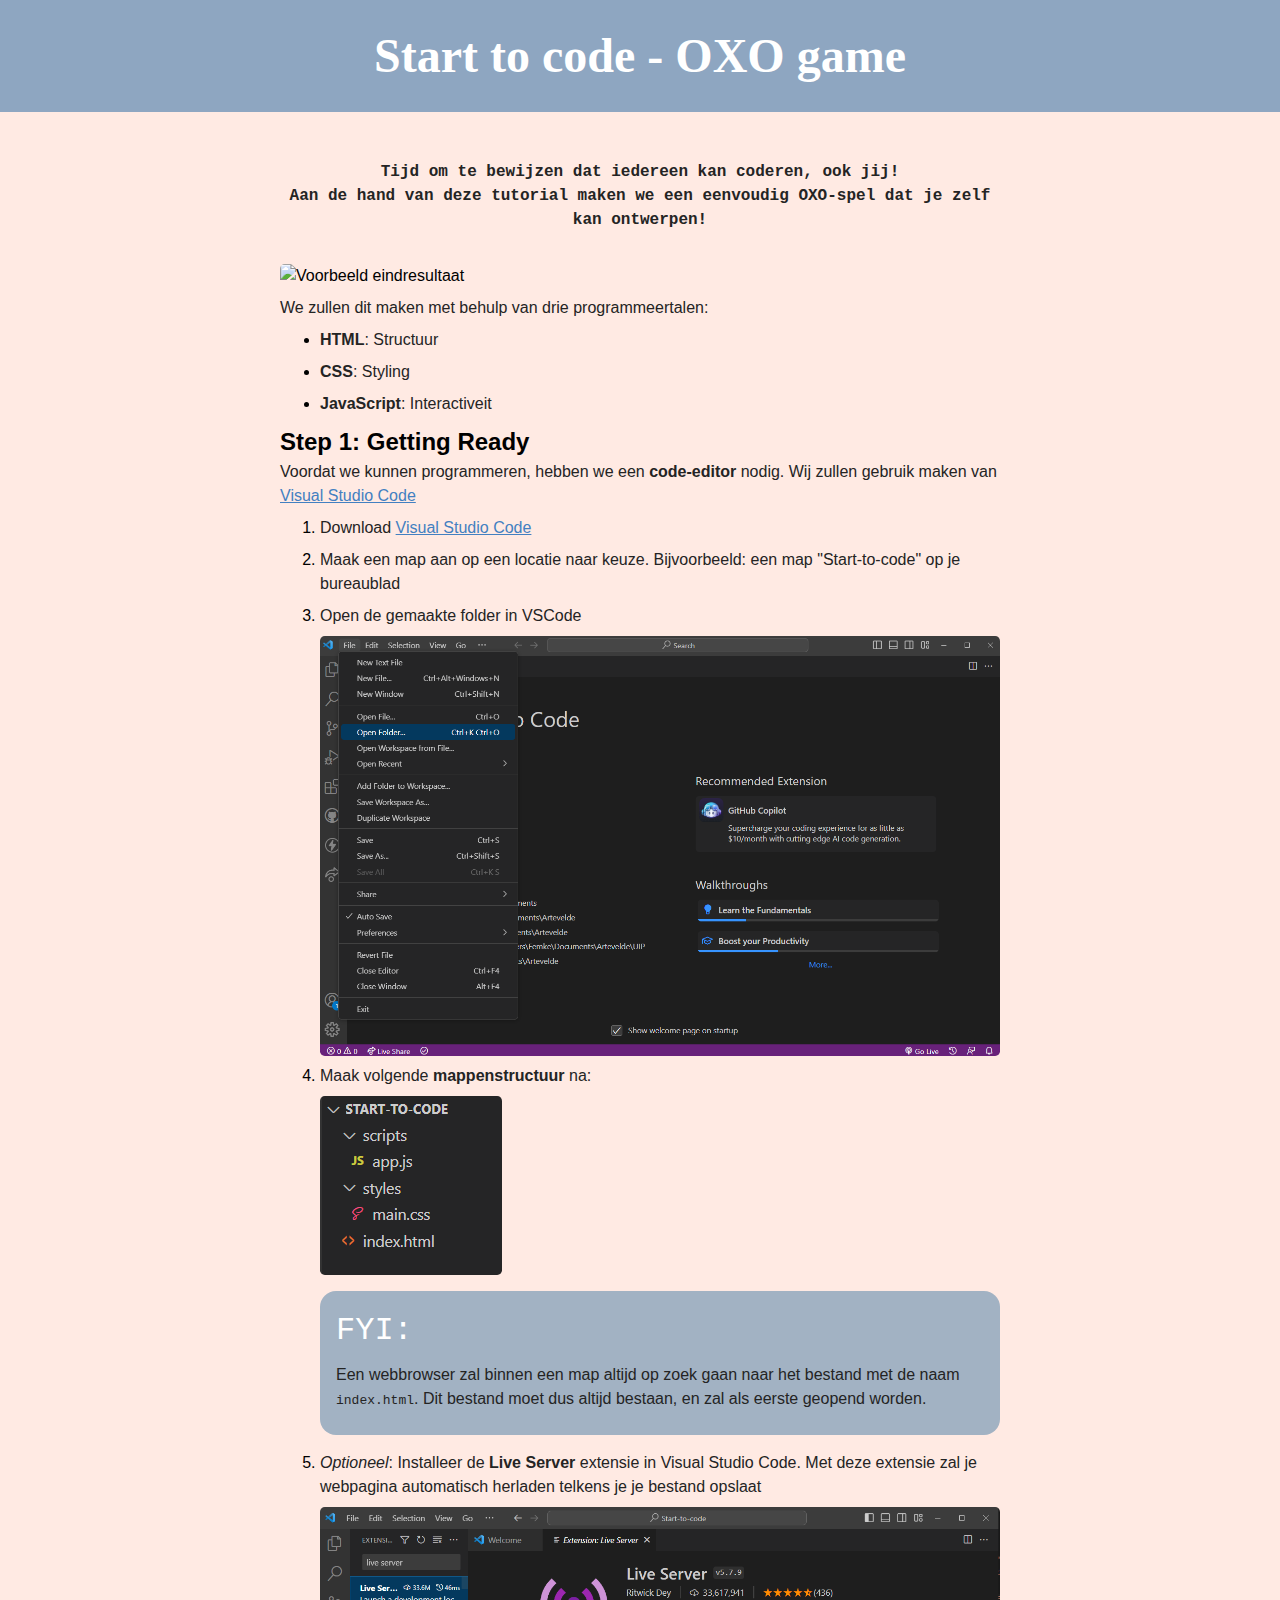
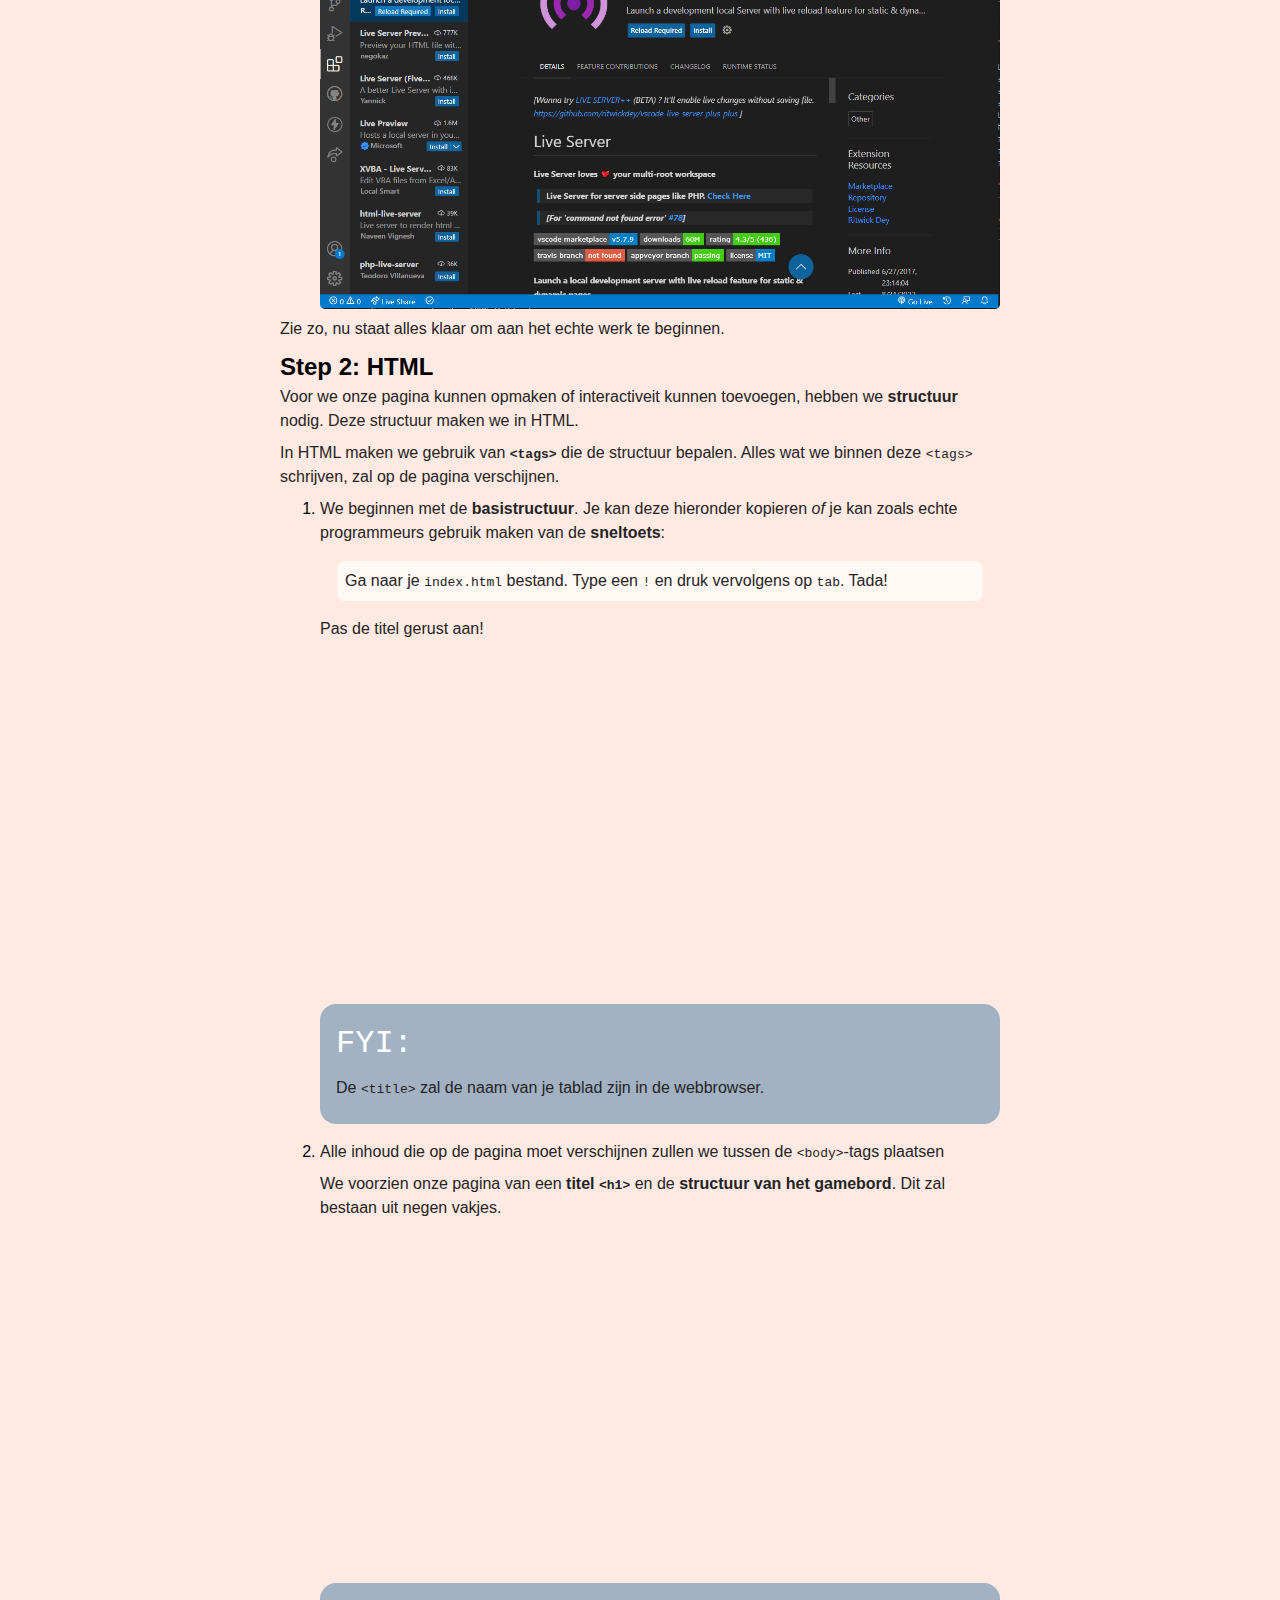
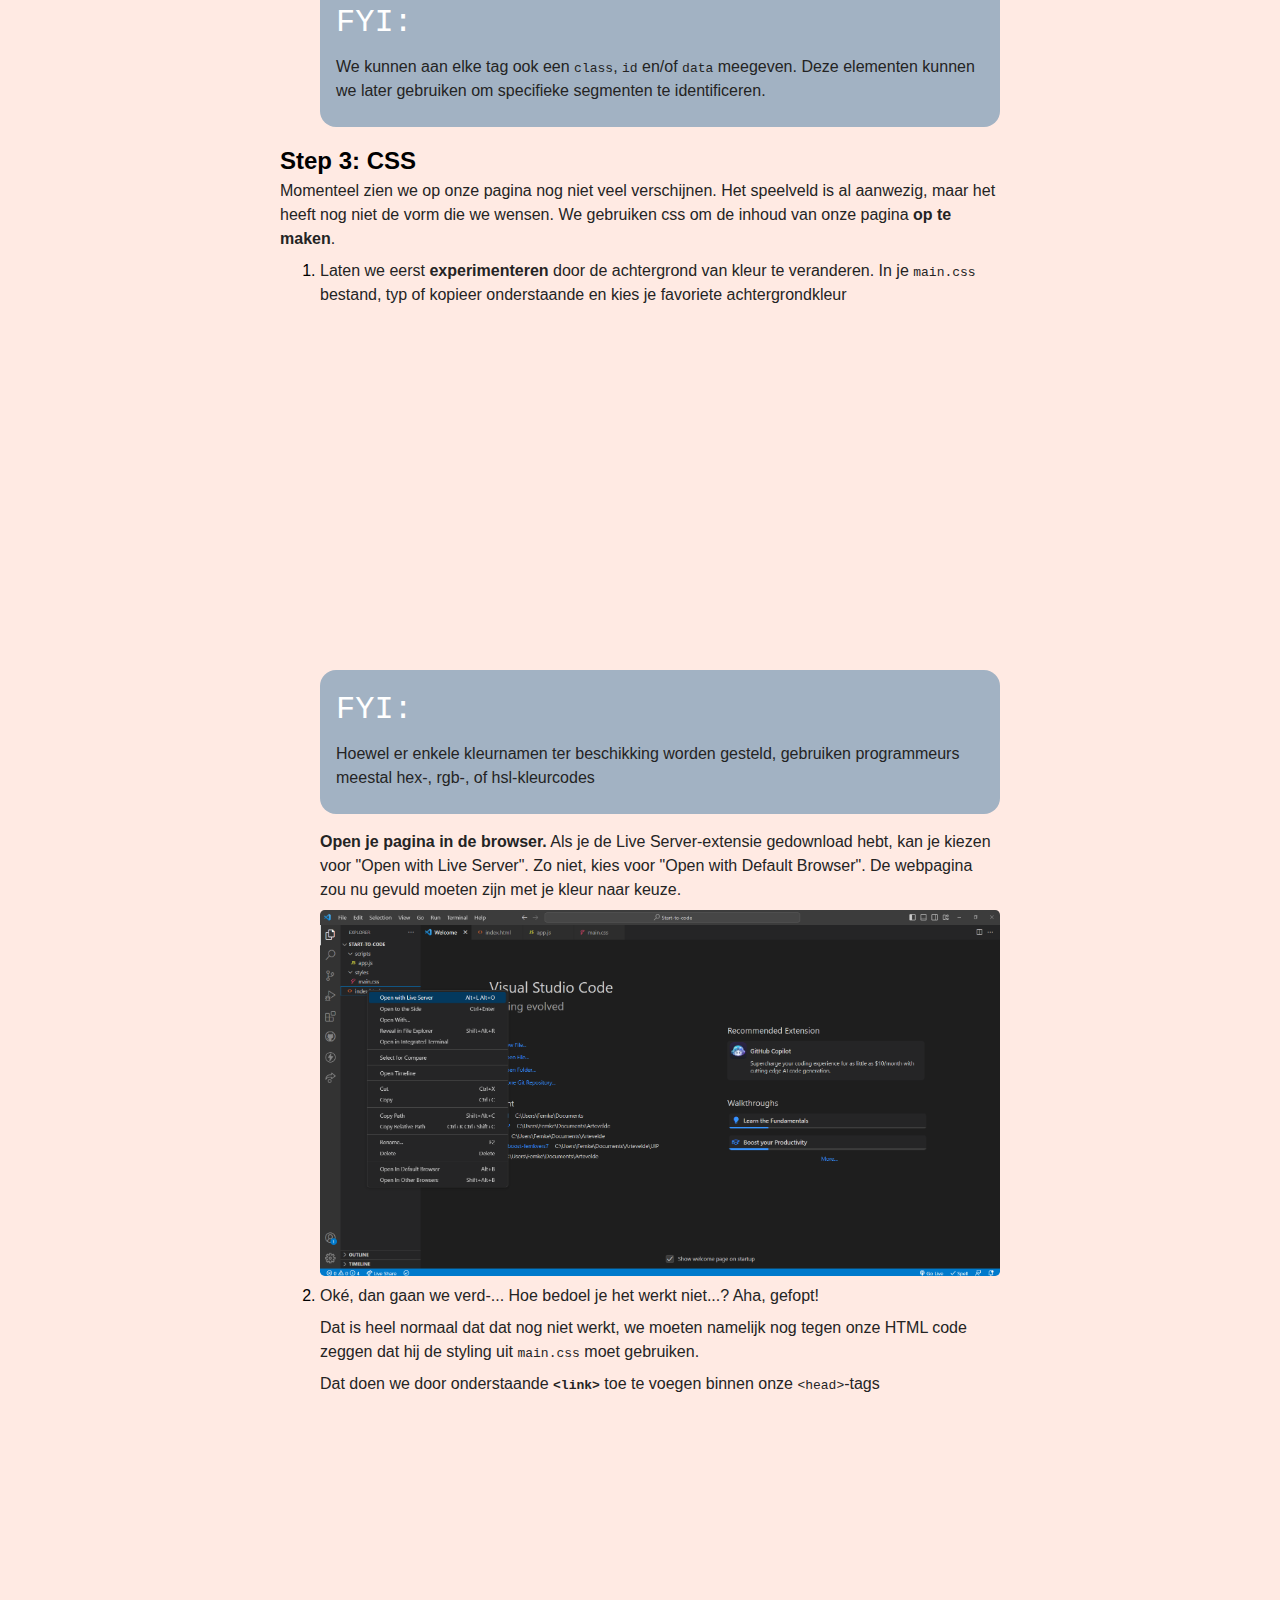
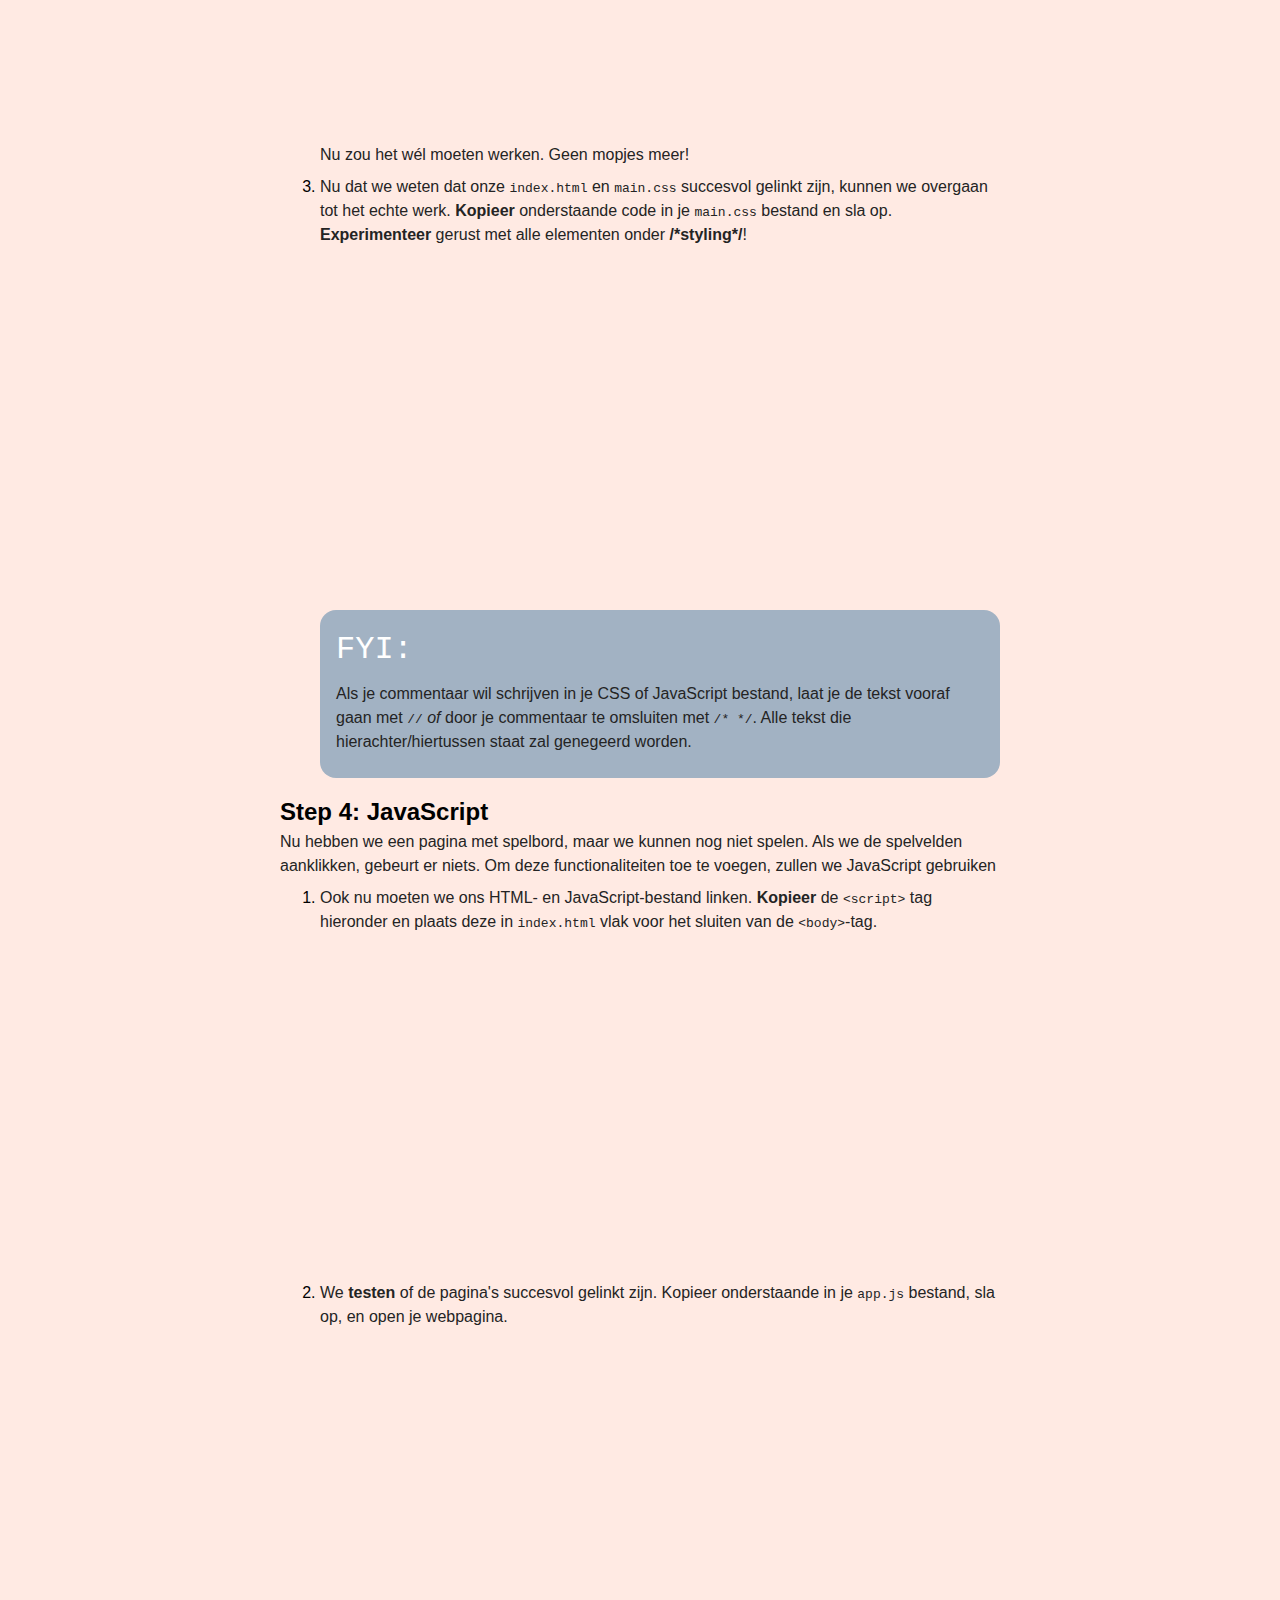
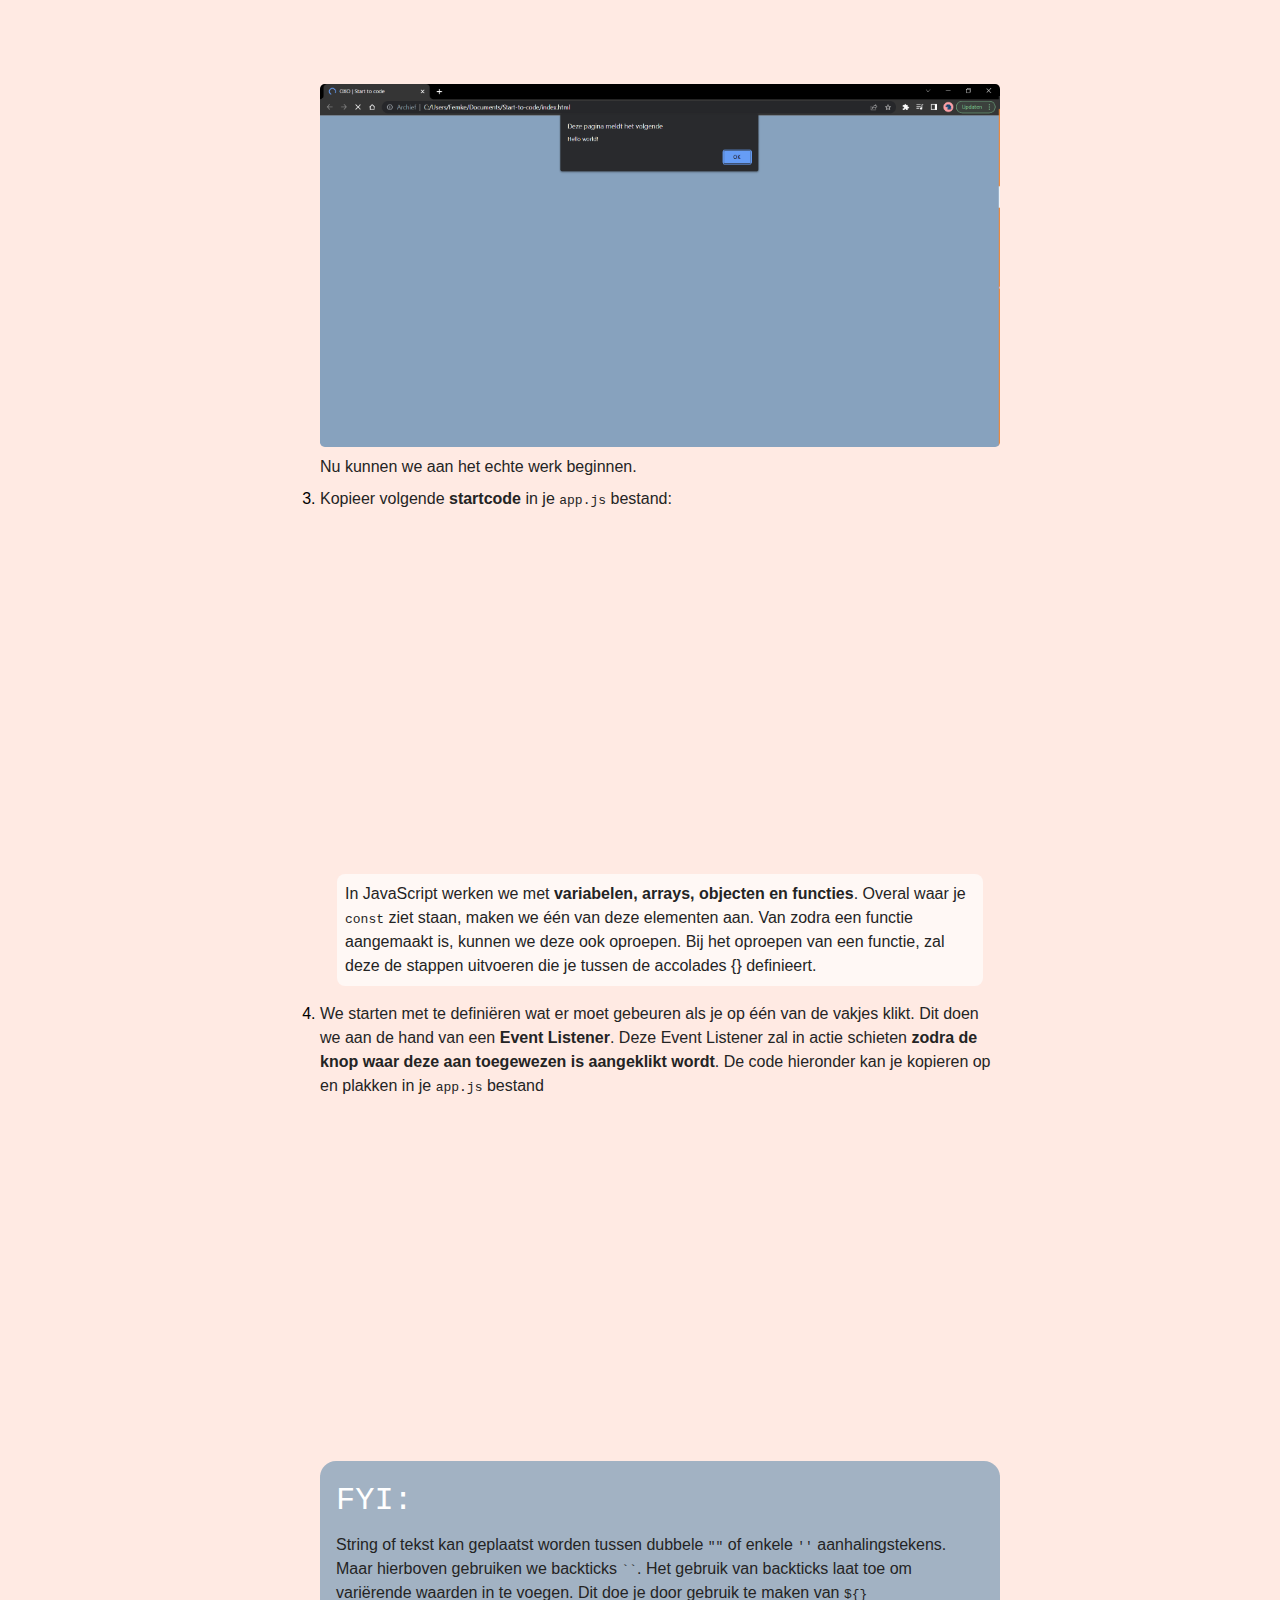
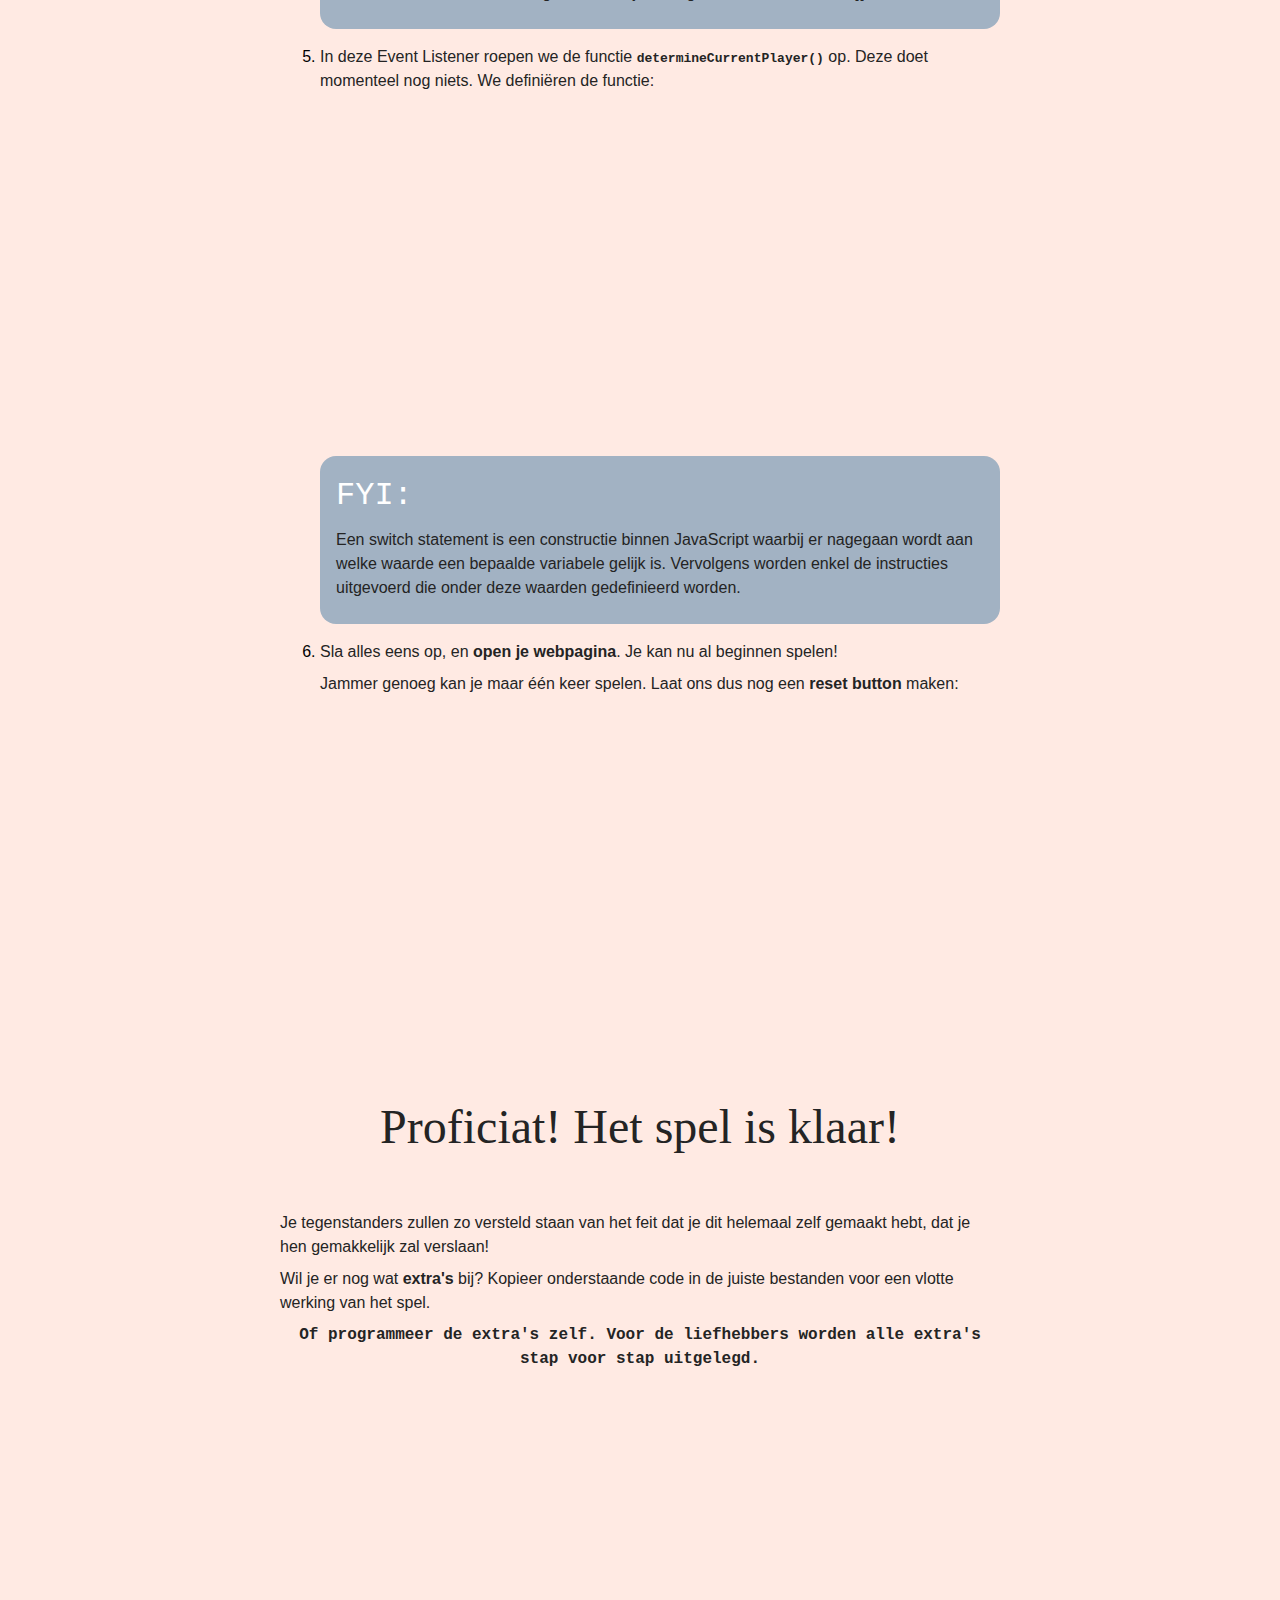
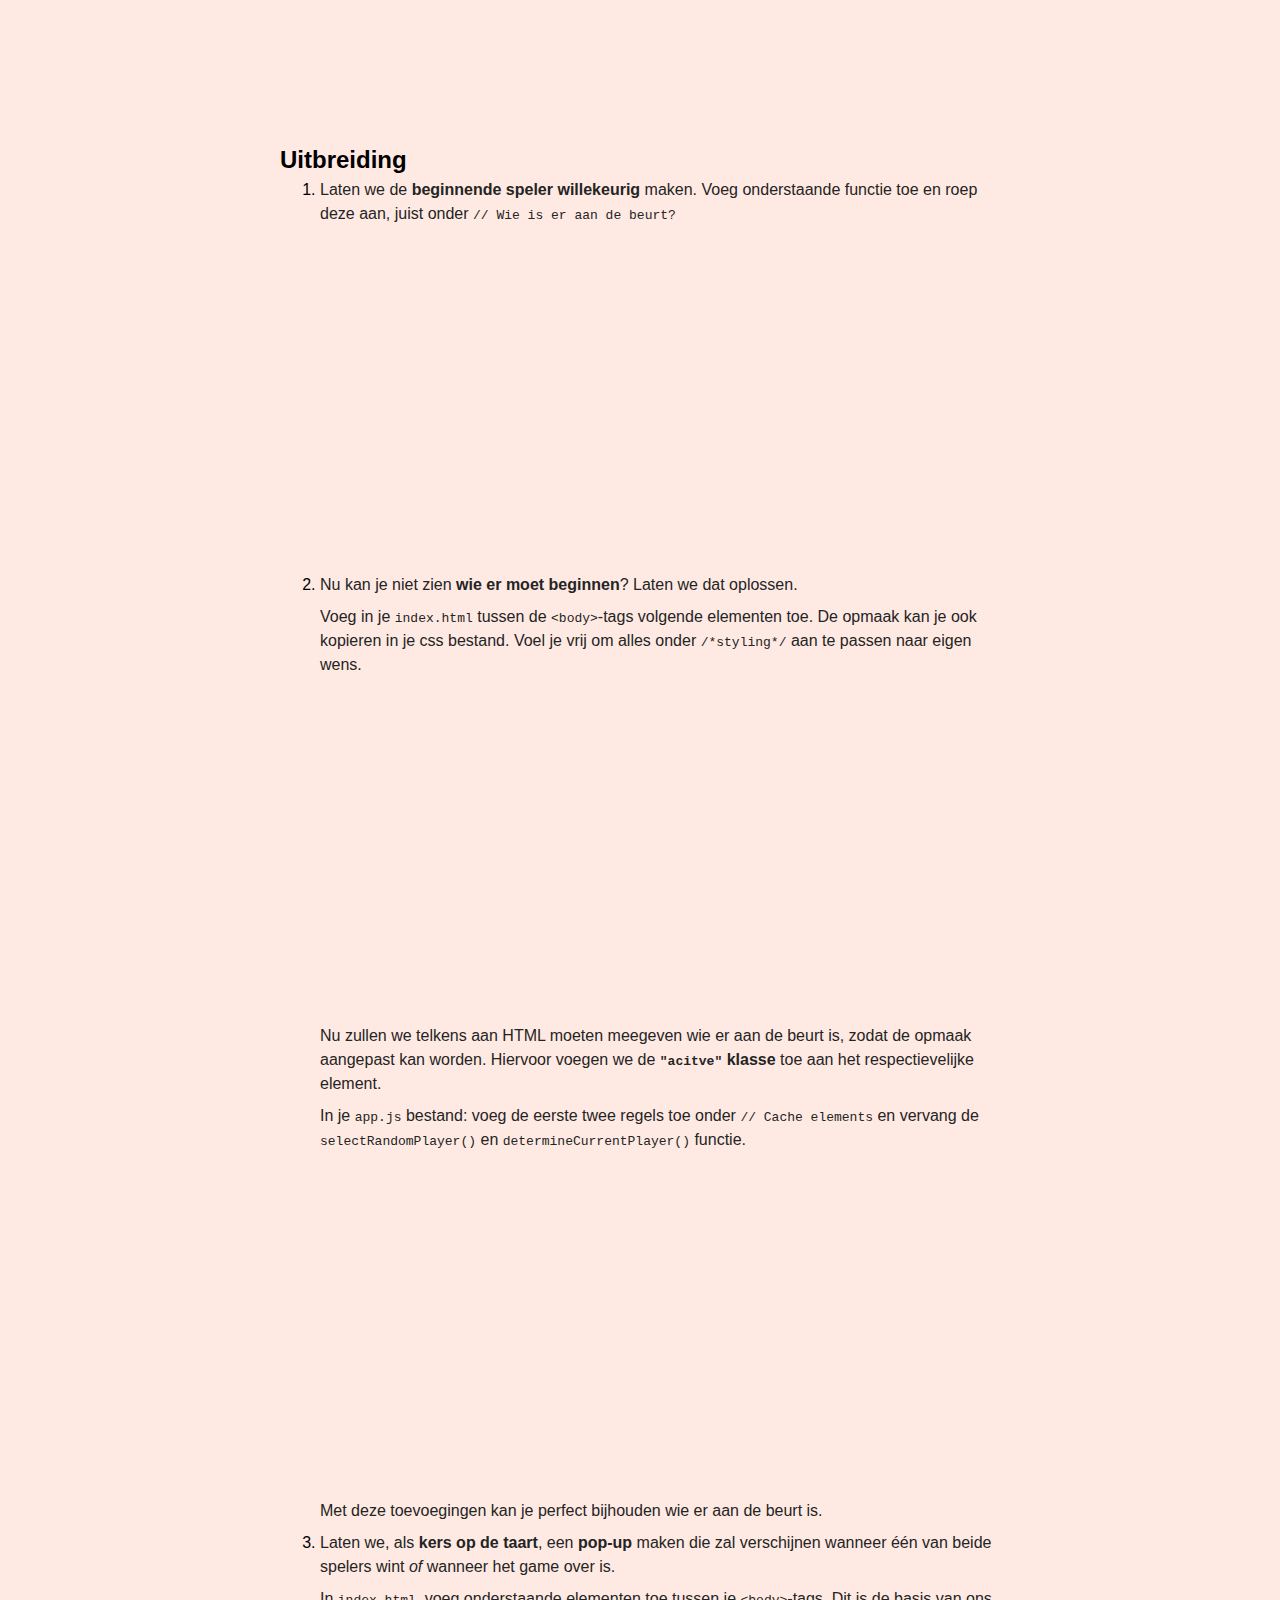
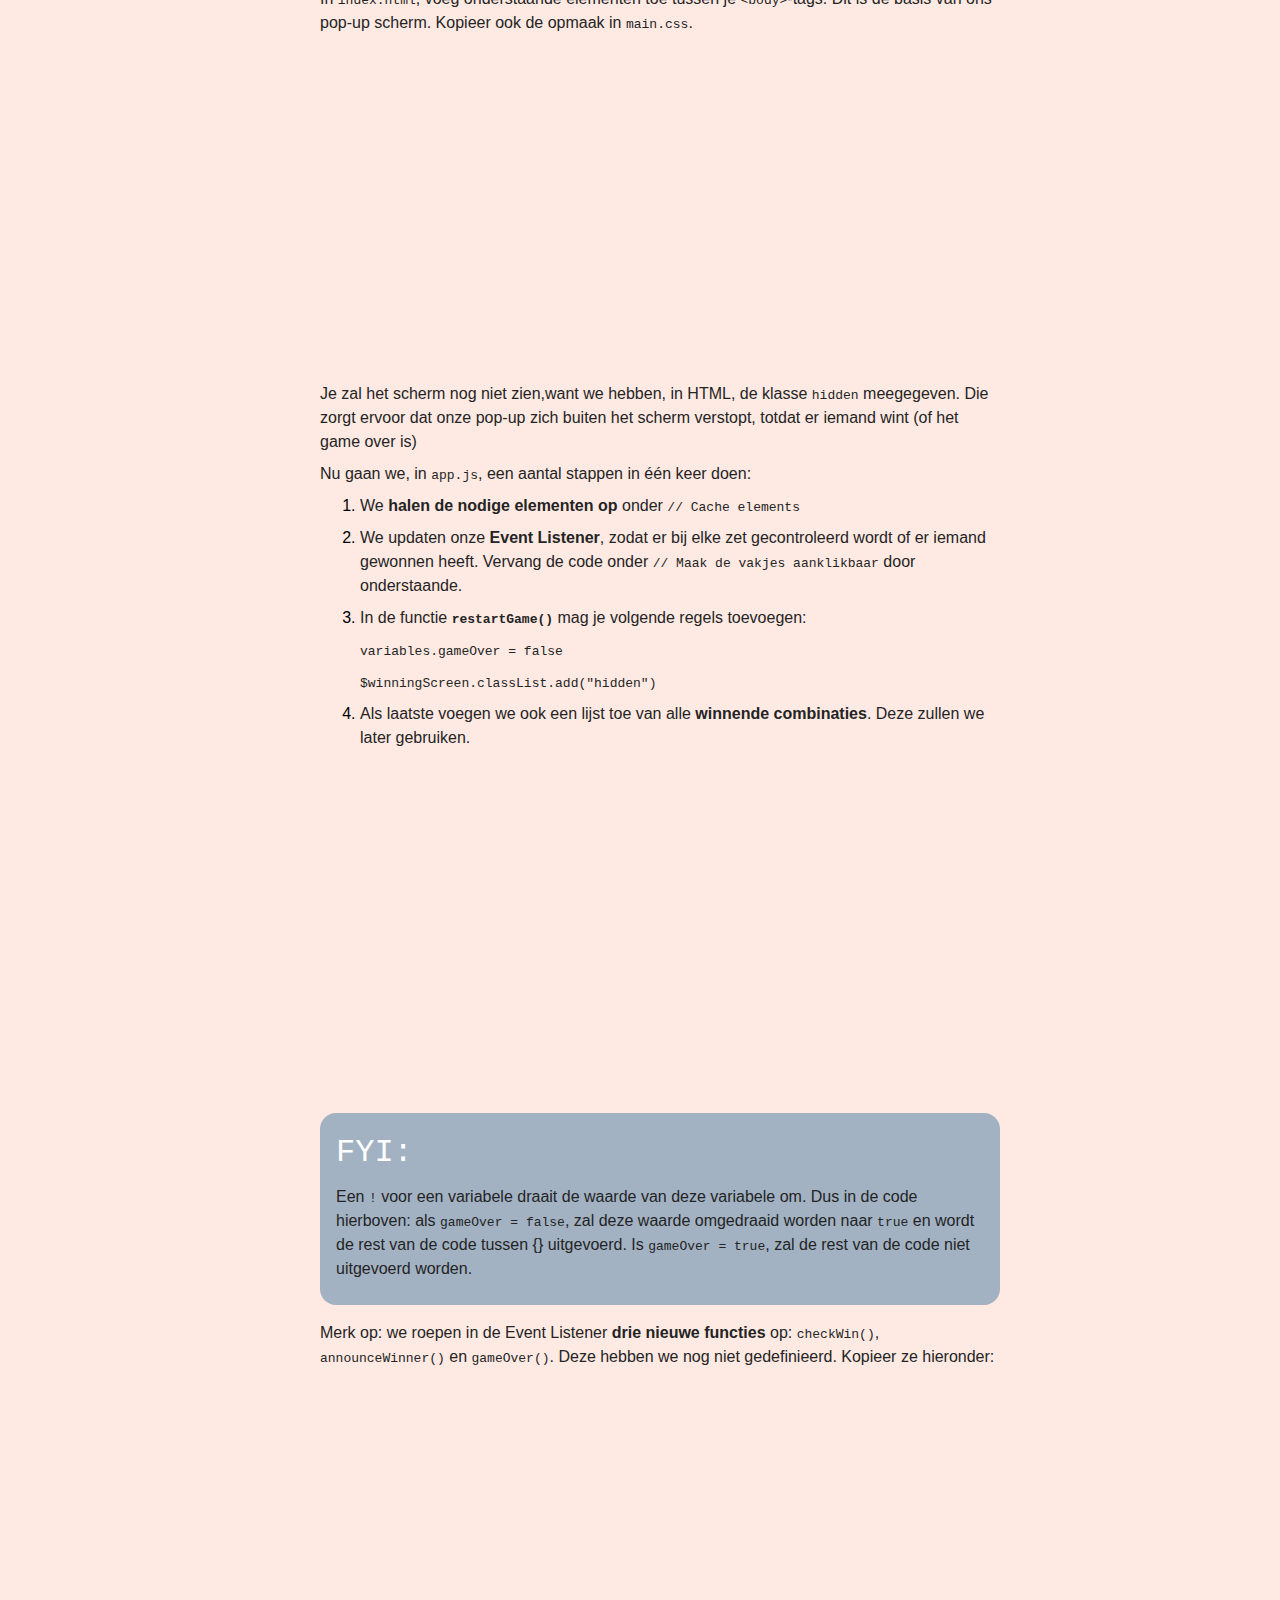
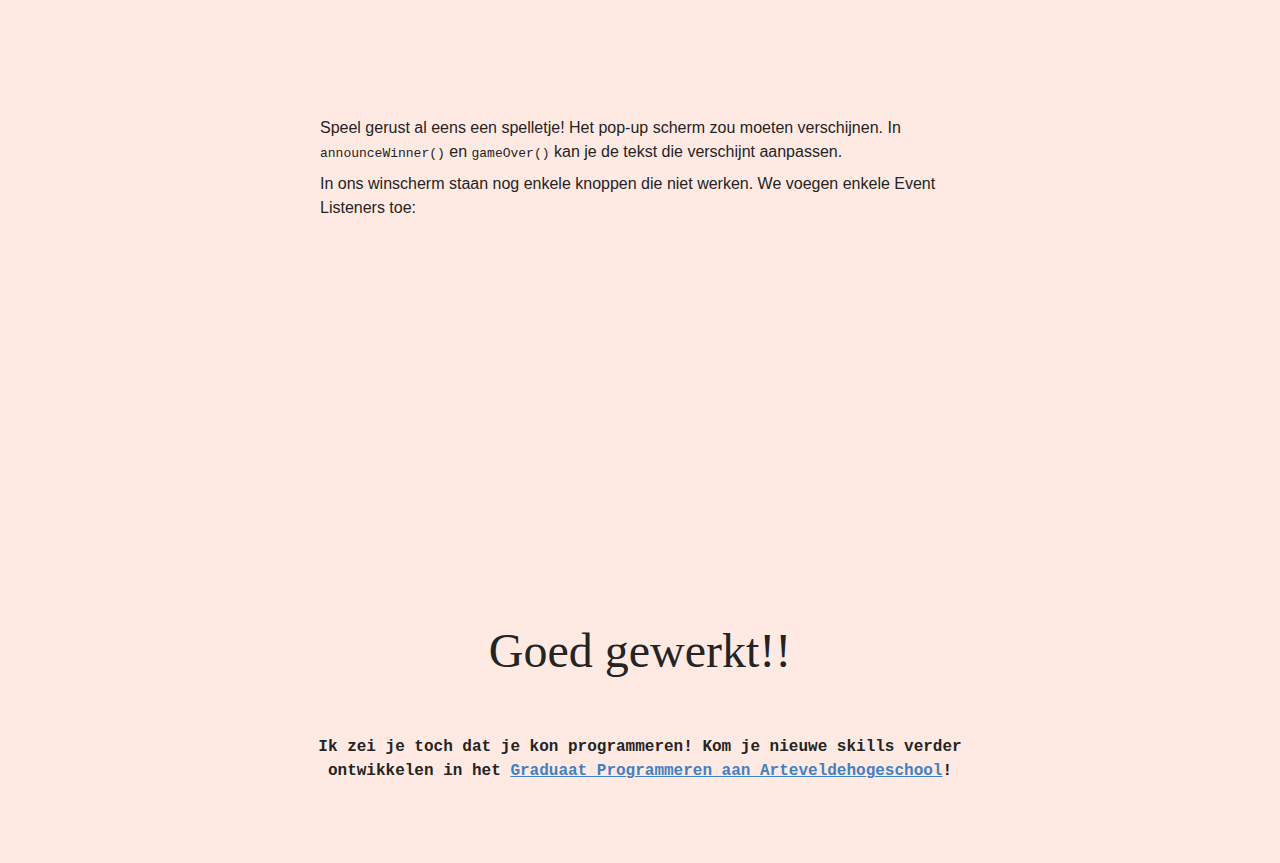
==== tutorial/index.html @ cf07126b "tutorial" ====
<!DOCTYPE html>
<html lang="nl">
<head>
  <meta charset="UTF-8">
  <meta http-equiv="X-UA-Compatible" content="IE=edge">
  <meta name="viewport" content="width=device-width, initial-scale=1.0">
  <title>OXO | Start to code</title>

  <link rel="stylesheet" href="styles/reset.css">
  <link rel="stylesheet" href="styles/main.css">
</head>
<body>
  <header> <h1>Start to code - OXO game</h1></header>
  <main>
    <p class="accent">
      Tijd om te bewijzen dat iedereen kan coderen, ook jij! <br>
      Aan de hand van deze tutorial maken we een eenvoudig OXO-spel dat je zelf kan ontwerpen!
    </p>
    <img src="assets/img/Screenshot1.png" alt="Voorbeeld eindresultaat">
    <p>We zullen dit maken met behulp van drie programmeertalen:
      <ul>
        <li>
          <p><strong>HTML</strong>: Structuur</p>
        </li>
        <li>
          <p><strong>CSS</strong>: Styling</p>
        </li>
        <li>
          <p><strong>JavaScript</strong>: Interactiveit</p>
        </li>
      </ul>
    </p>

    <ol class="main-list">
      <li>
        <h2>Getting Ready</h2>
        <p>Voordat we kunnen programmeren, hebben we een <strong>code-editor</strong> nodig. Wij zullen gebruik maken van <a href="https://code.visualstudio.com/Download">Visual Studio Code</a></p>
        <ol>
          <li>
            <p>Download <a href="https://code.visualstudio.com/Download">Visual Studio Code</a></p>
          </li>
          <li>
            <p>Maak een map aan op een locatie naar keuze. Bijvoorbeeld: een map "Start-to-code" op je bureaublad</p>
          </li>
          <li>
            <p>Open de gemaakte folder in VSCode</p>
            <img src="assets/img/Screenshot2.png" alt="Open folder in VSCode">
          </li>
          <li>
            <p>Maak volgende <strong>mappenstructuur</strong> na:</p>
            <img src="assets/img/Screenshot3.PNG" alt="Mappenstructuur">
            <div class="fyi">
              <p class="fyi-title">FYI:</p>
              <p class="fyi-text"> 
                Een webbrowser zal binnen een map altijd op zoek gaan naar het bestand met de naam <code>index.html</code>. Dit bestand moet dus altijd bestaan, en zal als eerste geopend worden.
              </p>
            </div>
          </li>
          <li>
            <p><span class="italic">Optioneel</span>: Installeer de <strong>Live Server</strong> extensie in Visual Studio Code. Met deze extensie zal je webpagina automatisch herladen telkens je je bestand opslaat</p>
            <img src="assets/img/Screenshot4.PNG" alt="Live Server">
          </li>
        </ol>
        <p>Zie zo, nu staat alles klaar om aan het echte werk te beginnen.</p>
      </li>
      <li>
        <h2>HTML</h2>
        <p>Voor we onze pagina kunnen opmaken of interactiveit kunnen toevoegen, hebben we <strong>structuur</strong> nodig. Deze structuur maken we in HTML.</p>
        <p>In HTML maken we gebruik van <strong><code>&lttags></code></strong> die de structuur bepalen. Alles wat we binnen deze <code>&lttags></code> schrijven, zal op de pagina verschijnen.</p>
        <ol>
          <li>
            <p>We beginnen met de <strong>basistructuur</strong>. Je kan deze hieronder kopieren <span class="italic">of</span> je kan zoals echte programmeurs gebruik maken van de <strong>sneltoets</strong>:</p>
            <p class="accent2">Ga naar je <code>index.html</code> bestand. Type een <kbd>!</kbd> en druk vervolgens op <kbd>tab</kbd>. Tada!</p>
            <p>Pas de titel gerust aan!</p>
            <iframe width="100%" height="300" src="//jsfiddle.net/Femke568/qm6Lo7p9/2/embedded/html/" allowfullscreen="allowfullscreen" allowpaymentrequest frameborder="0"></iframe>
            <div class="fyi">
              <p class="fyi-title">FYI:</p>
              <p class="fyi-text"> 
                De <code>&lttitle></code> zal de naam van je tablad zijn in de webbrowser.
              </p>
            </div>
          </li>
          <li>
            <p>Alle inhoud die op de pagina moet verschijnen zullen we tussen de <code>&ltbody></code>-tags plaatsen</p>
            <p>We voorzien onze pagina van een <strong>titel <code>&lth1></code></strong> en de <strong>structuur van het gamebord</strong>. Dit zal bestaan uit negen vakjes.</p>
            <iframe width="100%" height="300" src="//jsfiddle.net/Femke568/qm6Lo7p9/36/embedded/html/" allowfullscreen="allowfullscreen" allowpaymentrequest frameborder="0"></iframe>            
            <div class="fyi"> 
              <p class="fyi-title">FYI:</p> 
              <p class="fyi-text">
                We kunnen aan elke tag ook een <code>class</code>, <code>id</code> en/of <code>data</code> meegeven. Deze elementen kunnen we later gebruiken om specifieke segmenten te identificeren.
              </p>
            </div>
          </li>
        </ol>
      </li>
      <li>
        <h2>CSS</h2>
        <p>Momenteel zien we op onze pagina nog niet veel verschijnen. Het speelveld is al aanwezig, maar het heeft nog niet de vorm die we wensen. We gebruiken css om de inhoud van onze pagina <strong>op te maken</strong>.</p>
        <ol>
        <li>
          <p>Laten we eerst <strong>experimenteren</strong> door de achtergrond van kleur te veranderen.
          In je <code>main.css</code> bestand, typ of kopieer onderstaande en kies je favoriete achtergrondkleur</p>
          <iframe width="100%" height="300" src="//jsfiddle.net/Femke568/qm6Lo7p9/14/embedded/css,result/" allowfullscreen="allowfullscreen" allowpaymentrequest frameborder="0"></iframe>
          <div class="fyi">
            <p class="fyi-title"> FYI:</p> 
            <p>
              Hoewel er enkele kleurnamen ter beschikking worden gesteld, gebruiken programmeurs meestal hex-, rgb-, of hsl-kleurcodes
            </p>
          </div>
          <p><strong>Open je pagina in de browser.</strong> Als je de Live Server-extensie gedownload hebt, kan je kiezen voor "Open with Live Server". Zo niet, kies voor "Open with Default Browser". De webpagina zou nu gevuld moeten zijn met je kleur naar keuze.</p>
          <img src="assets/img/Screenshot6.png" alt="Open webpagina in browser">
        </li>
        <li>
          <p>Oké, dan gaan we verd-... Hoe bedoel je het werkt niet...? Aha, gefopt!</p>
          <p>Dat is heel normaal dat dat nog niet werkt, we moeten namelijk nog tegen onze HTML code zeggen dat hij de styling uit <code>main.css</code> moet gebruiken.</p>
          <p>Dat doen we door onderstaande <strong><code>&ltlink></code></strong> toe te voegen binnen onze <code>&lthead></code>-tags</p>
          <iframe width="100%" height="300" src="//jsfiddle.net/Femke568/qm6Lo7p9/16/embedded/html/" allowfullscreen="allowfullscreen" allowpaymentrequest frameborder="0"></iframe>
          <p>Nu zou het wél moeten werken. Geen mopjes meer!</p>
        </li>
        <li>
          <p>Nu dat we weten dat onze <code>index.html</code> en <code>main.css</code> succesvol gelinkt zijn, kunnen we overgaan tot het echte werk. <strong>Kopieer</strong> onderstaande code in je <code>main.css</code> bestand en sla op. <strong>Experimenteer</strong> gerust met alle elementen onder <strong>/*styling*/</strong>!</p>
          <iframe width="100%" height="300" src="//jsfiddle.net/Femke568/qm6Lo7p9/72/embedded/css,result/" allowfullscreen="allowfullscreen" allowpaymentrequest frameborder="0"></iframe>
          <div class="fyi">
            <p class="fyi-title">FYI:</p>
            <p class="fyi-text"> 
              Als je commentaar wil schrijven in je CSS of JavaScript bestand, laat je de tekst vooraf gaan met <code>//</code> <span class="italic">of</span> door je commentaar te omsluiten met <code>/* */</code>. Alle tekst die hierachter/hiertussen staat zal genegeerd worden.
            </p>
          </div>
        </li>
      </ol>
      </li>
      <li>
        <h2>JavaScript</h2>
        <p>Nu hebben we een pagina met spelbord, maar we kunnen nog niet spelen. Als we de spelvelden aanklikken, gebeurt er niets. Om deze functionaliteiten toe te voegen, zullen we JavaScript gebruiken</p>
        <ol>
          <li>
            <p>Ook nu moeten we ons HTML- en JavaScript-bestand linken. <strong>Kopieer</strong> de <code>&ltscript></code> tag hieronder en plaats deze in <code>index.html</code> vlak voor het sluiten van de <code>&ltbody></code>-tag.</p> 
            <iframe width="100%" height="300" src="//jsfiddle.net/Femke568/qm6Lo7p9/40/embedded/html/" allowfullscreen="allowfullscreen" allowpaymentrequest frameborder="0"></iframe>
          </li>
          <li>
            <p>We<strong> testen</strong> of de pagina's succesvol gelinkt zijn. Kopieer onderstaande in je <code>app.js</code> bestand, sla op, en open je webpagina.</p>
            <iframe width="100%" height="300" src="//jsfiddle.net/Femke568/qm6Lo7p9/20/embedded/js/" allowfullscreen="allowfullscreen" allowpaymentrequest frameborder="0"></iframe>
            <img src="assets/img/Screenshot7.PNG" alt="Test link JavaScript">
            <p>Nu kunnen we aan het echte werk beginnen.</p>
          </li>
          <li>
            <p>Kopieer volgende <strong>startcode</strong> in je <code>app.js</code> bestand:</p> 
            <iframe width="100%" height="300" src="//jsfiddle.net/Femke568/qm6Lo7p9/62/embedded/js/" allowfullscreen="allowfullscreen" allowpaymentrequest frameborder="0"></iframe>
            <p class="accent2">In JavaScript werken we met <strong>variabelen, arrays, objecten en functies</strong>. Overal waar je <code>const</code> ziet staan, maken we één van deze elementen aan. Van zodra een functie aangemaakt is, kunnen we deze ook oproepen. Bij het oproepen van een functie, zal deze de stappen uitvoeren die je tussen de accolades {} definieert.</p>
          </li>
          <li>
            <p>We starten met te definiëren wat er moet gebeuren als je op één van de vakjes klikt. Dit doen we aan de hand van een <strong>Event Listener</strong>. Deze Event Listener zal in actie schieten <strong>zodra de knop waar deze aan toegewezen is aangeklikt wordt</strong>. De code hieronder kan je kopieren op en plakken in je <code>app.js</code> bestand</p>
            <iframe width="100%" height="300" src="//jsfiddle.net/Femke568/qm6Lo7p9/66/embedded/js/" allowfullscreen="allowfullscreen" allowpaymentrequest frameborder="0"></iframe>
            <div class="fyi">
              <p class="fyi-title">FYI:</p>
              <p class="fyi-text"> 
                String of tekst kan geplaatst worden tussen dubbele <code>""</code> of enkele <code>''</code> aanhalingstekens. Maar hierboven gebruiken we backticks <code>``</code>. Het gebruik van backticks laat toe om variërende waarden in te voegen. Dit doe je door gebruik te maken van <code>${}</code>
              </p>
            </div>
            
          </li>
          <li>
            <p>In deze Event Listener roepen we de functie <strong><code>determineCurrentPlayer()</code></strong> op. Deze doet momenteel nog niets. We definiëren de functie:</p>
            <iframe width="100%" height="300" src="//jsfiddle.net/Femke568/qm6Lo7p9/61/embedded/js/" allowfullscreen="allowfullscreen" allowpaymentrequest frameborder="0"></iframe>
            <div class="fyi">
              <p class="fyi-title">FYI:</p>
              <p class="fyi-text"> 
                Een switch statement is een constructie binnen JavaScript waarbij er nagegaan wordt aan welke waarde een bepaalde variabele gelijk is. Vervolgens worden enkel de instructies uitgevoerd die onder deze waarden gedefinieerd worden.
              </p>
            </div>
          </li>
          <li>
            <p>Sla alles eens op, en <strong>open je webpagina</strong>. Je kan nu al beginnen spelen!</p>
            <p>Jammer genoeg kan je maar één keer spelen. Laat ons dus nog een <strong>reset button</strong> maken:</p>
            <iframe width="100%" height="300" src="//jsfiddle.net/Femke568/qm6Lo7p9/70/embedded/js/" allowfullscreen="allowfullscreen" allowpaymentrequest frameborder="0"></iframe>
          </li>
        </ol>
      </li>
    </ol>
    <p class="congrats">Proficiat! Het spel is klaar!</p>
    <p>Je tegenstanders zullen zo versteld staan van het feit dat je dit helemaal zelf gemaakt hebt, dat je hen gemakkelijk zal verslaan!</p>
    <p>Wil je er nog wat <strong>extra's</strong> bij? Kopieer onderstaande code in de juiste bestanden voor een vlotte werking van het spel.</p>
    <p class="accent">Of programmeer de extra's zelf. Voor de liefhebbers worden alle extra's stap voor stap uitgelegd.</p>
    <iframe width="100%" height="300" src="//jsfiddle.net/Femke568/qm6Lo7p9/75/embedded/" allowfullscreen="allowfullscreen" allowpaymentrequest frameborder="0"></iframe>

    <h2>Uitbreiding</h2>
    <ol>
      <li>
        <p>Laten we de <strong>beginnende speler willekeurig</strong> maken. Voeg onderstaande functie toe en roep deze aan, juist onder <code>// Wie is er aan de beurt?</code></p>
        <iframe width="100%" height="300" src="//jsfiddle.net/Femke568/qm6Lo7p9/85/embedded/js/" allowfullscreen="allowfullscreen" allowpaymentrequest frameborder="0"></iframe>
      </li>
      <li>
        <p>Nu kan je niet zien <strong>wie er moet beginnen</strong>? Laten we dat oplossen.</p>
        <p>Voeg in je <code>index.html</code> tussen de <code>&ltbody></code>-tags volgende elementen toe. De opmaak kan je ook kopieren in je css bestand. Voel je vrij om alles onder <code>/*styling*/</code> aan te passen naar eigen wens.</p>
        <iframe width="100%" height="300" src="//jsfiddle.net/Femke568/qm6Lo7p9/80/embedded/html,css/" allowfullscreen="allowfullscreen" allowpaymentrequest frameborder="0"></iframe>
        <p>Nu zullen we telkens aan HTML moeten meegeven wie er aan de beurt is, zodat de opmaak aangepast kan worden. Hiervoor voegen we de <strong><code>"acitve"</code> klasse</strong> toe aan het respectievelijke element.</p>
        <p>In je <code>app.js</code> bestand: voeg de eerste twee regels toe onder <code>// Cache elements</code> en vervang de <code>selectRandomPlayer()</code> en <code>determineCurrentPlayer()</code> functie.</p>
        <iframe width="100%" height="300" src="//jsfiddle.net/Femke568/qm6Lo7p9/88/embedded/js/" allowfullscreen="allowfullscreen" allowpaymentrequest frameborder="0"></iframe>
        <p>Met deze toevoegingen kan je perfect bijhouden wie er aan de beurt is.</p>
      </li>
      <li>
        <p>Laten we, als <strong>kers op de taart</strong>, een <strong>pop-up</strong> maken die zal verschijnen wanneer één van beide spelers wint <span class="italic">of</span> wanneer het game over is.</p>
        <p>In <code>index.html</code>, voeg onderstaande elementen toe tussen je <code>&ltbody></code>-tags. Dit is de basis van ons pop-up scherm. Kopieer ook de opmaak in <code>main.css</code>.</p>
        <iframe width="100%" height="300" src="//jsfiddle.net/Femke568/qm6Lo7p9/95/embedded/html,css/" allowfullscreen="allowfullscreen" allowpaymentrequest frameborder="0"></iframe>
        <p>Je zal het scherm nog niet zien,want we hebben, in HTML, de klasse <code>hidden</code> meegegeven. Die zorgt ervoor dat onze pop-up zich buiten het scherm verstopt, totdat er iemand wint (of het game over is)</p>
        <p>Nu gaan we, in <code>app.js</code>, een aantal stappen in één keer doen:</p>
        <ol>
          <li>
            <p>We <strong>halen de nodige elementen op</strong> onder <code>// Cache elements</code></p>
          </li>
          <li>
            <p>We updaten onze <strong>Event Listener</strong>, zodat er bij elke zet gecontroleerd wordt of er iemand gewonnen heeft. Vervang de code onder <code>// Maak de vakjes aanklikbaar</code> door onderstaande.</p>
          </li>
          <li>
            <p>In de functie <strong><code>restartGame()</code></strong> mag je volgende regels toevoegen:</p>
            <p><code>variables.gameOver = false</code><br></p>
            <p><code>$winningScreen.classList.add("hidden")</code></p>
          </li>
          <li> 
            <p>Als laatste voegen we ook een lijst toe van alle <strong>winnende combinaties</strong>. Deze zullen we later gebruiken.</p> 
          </li>
        </ol>
        <iframe width="100%" height="300" src="//jsfiddle.net/Femke568/qm6Lo7p9/108/embedded/js/" allowfullscreen="allowfullscreen" allowpaymentrequest frameborder="0"></iframe>
        <div class="fyi">
          <p class="fyi-title">FYI:</p>
          <p class="fyi-text"> 
            Een <code>!</code> voor een variabele draait de waarde van deze variabele om. Dus in de code hierboven: als <code>gameOver = false</code>, zal deze waarde omgedraaid worden naar <code>true</code> en wordt de rest van de code tussen {} uitgevoerd. Is <code>gameOver = true</code>, zal de rest van de code niet uitgevoerd worden.
          </p>
        </div>        
        <p>Merk op: we roepen in de Event Listener <strong>drie nieuwe functies</strong> op: <code>checkWin()</code>, <code>announceWinner()</code> en <code>gameOver()</code>. Deze hebben we nog niet gedefinieerd. Kopieer ze hieronder: </p>
        <iframe width="100%" height="300" src="//jsfiddle.net/Femke568/qm6Lo7p9/106/embedded/js/" allowfullscreen="allowfullscreen" allowpaymentrequest frameborder="0"></iframe>
        <p>Speel gerust al eens een spelletje! Het pop-up scherm zou moeten verschijnen. In <code>announceWinner()</code> en <code>gameOver()</code> kan je de tekst die verschijnt aanpassen.</p>
        <p>In ons winscherm staan nog enkele knoppen die niet werken. We voegen enkele Event Listeners toe:</p>
        <iframe width="100%" height="300" src="//jsfiddle.net/Femke568/qm6Lo7p9/111/embedded/js/" allowfullscreen="allowfullscreen" allowpaymentrequest frameborder="0"></iframe>
      </li>
    </ol>
    <p class="congrats">Goed gewerkt!!</p>
    <p class="accent">Ik zei je toch dat je kon programmeren! Kom je nieuwe skills verder ontwikkelen in het <a href="https://www.arteveldehogeschool.be/nl/opleidingen/graduaat/programmeren">Graduaat Programmeren aan Arteveldehogeschool</a>!</p>
  </main>
</body>
</html>
---- tutorial/styles/main.css ----
/** GENERAL **/

body {
  background-color: #fed5c67e;
  font-family: "Helvetica", sans-serif;
}

header {
  background-color: #87a2bef0;
  height: 7rem;
  display: flex;
  justify-content: center;
  align-items: center;
}

h1 {
  color: #fff;
  font-size: 3rem;
  font-family: "Copperplate";
}

main {
  max-width: 55rem;
  margin: auto;
  padding: 3rem 5rem;
}

p {
  color: #242424;
  margin-bottom: 0.5rem;
}

img {
  margin: 0.5rem 0;
  border-radius: 0.3rem;
}

a {
  color: #4380c1
}

iframe {
  margin: 1rem auto;
}

.main-list {
  list-style: none;
  margin: 0;
  padding: 0;
  counter-reset: step;
}

.main-list li h2::before {
  counter-increment: step;
  content: "Step " counter(step) ": ";
}


/** FYI **/
.fyi {
  margin: 1rem auto;
  padding: 1rem;
  background-color: #a2b2c3;
  border-radius: 1rem;
}

.fyi-title {
  font-family: "Monaco", monospace;
  font-weight: 400;
  font-size: 2rem;
  color: #fff;
}

/** Proficiat **/
.congrats {
  text-align: center;
  margin: 3rem auto;
  font-size: 3rem;
  font-family: "Segoe Script", cursive;
}

/** ACCENTEN **/
.accent {
  font-weight: 600;
  text-align: center;
  font-family: "Monaco", monospace;
  margin-bottom: 2rem;
}

.accent2 {
  background-color: #ffffffa3;
  padding: 0.5rem;
  width: 95%;
  margin: 1rem auto;
  border-radius: 0.5rem;
}

.italic {
  font-style: italic;
}
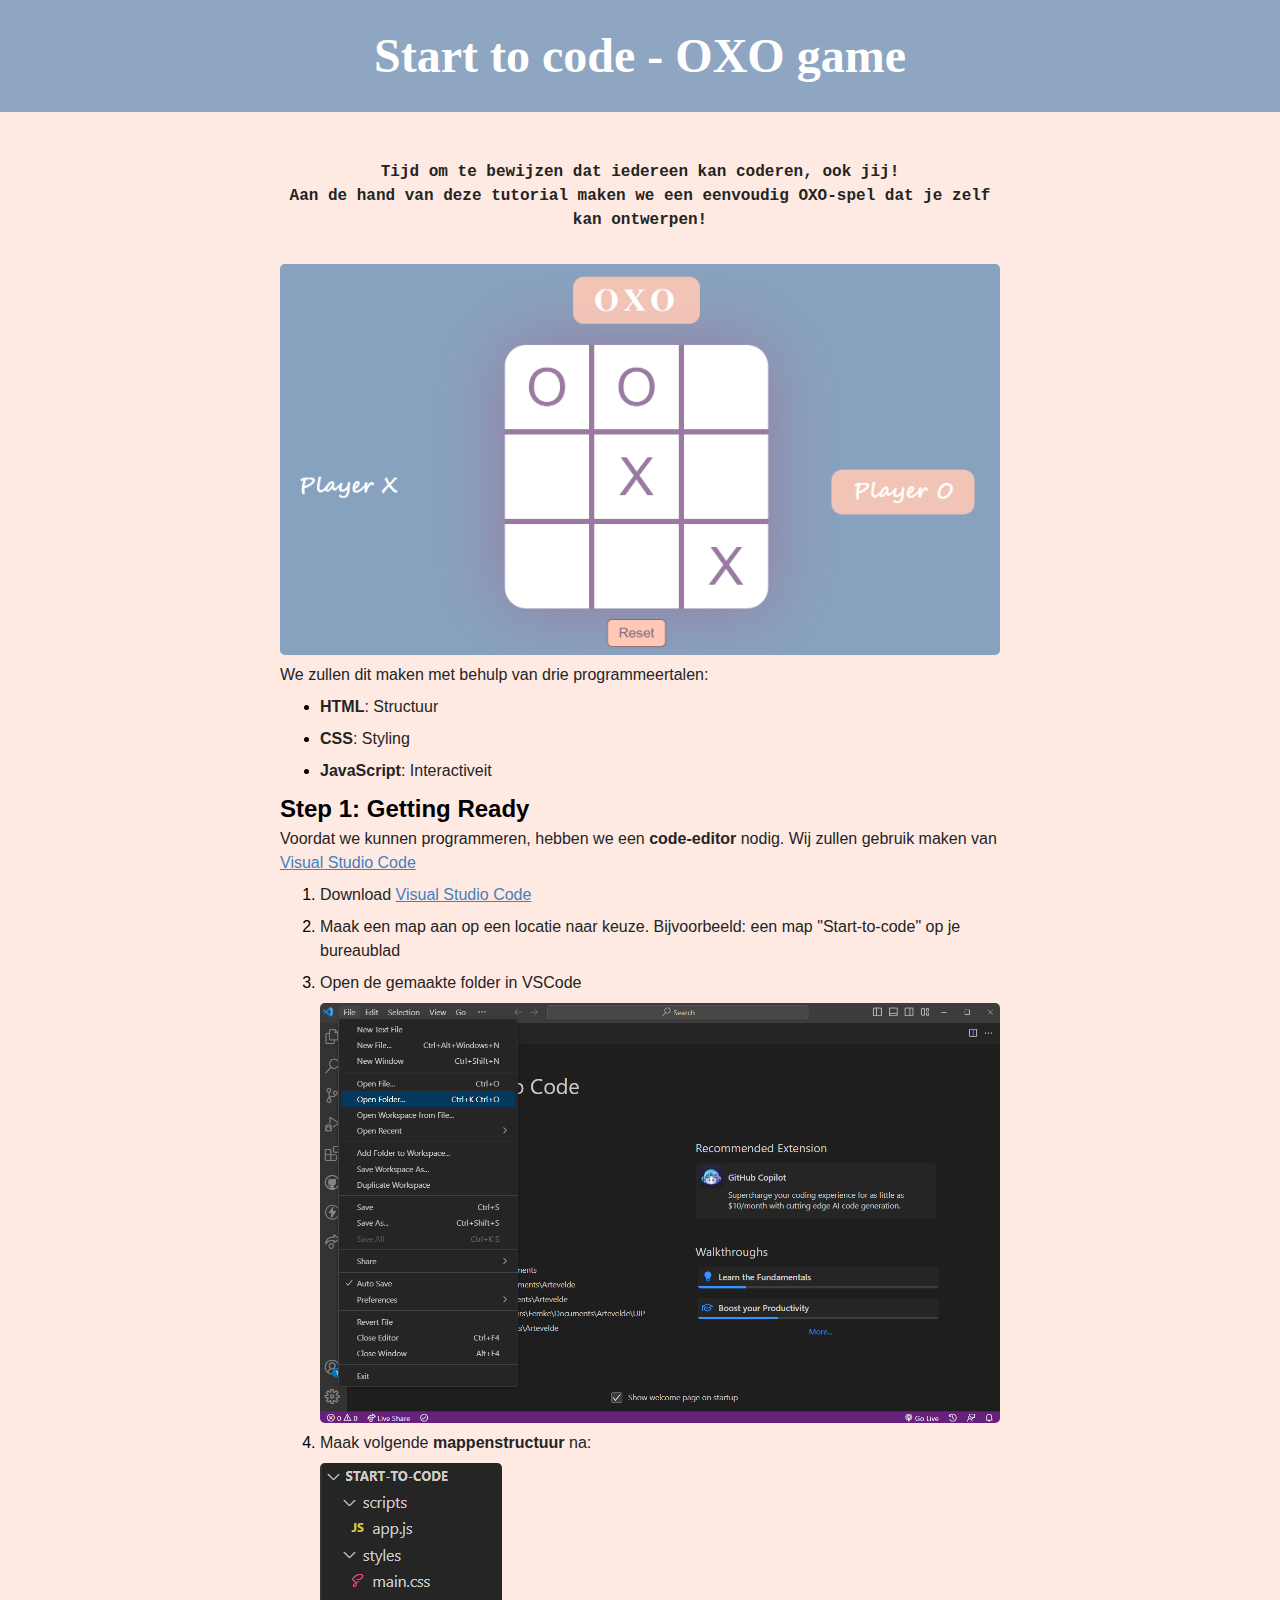
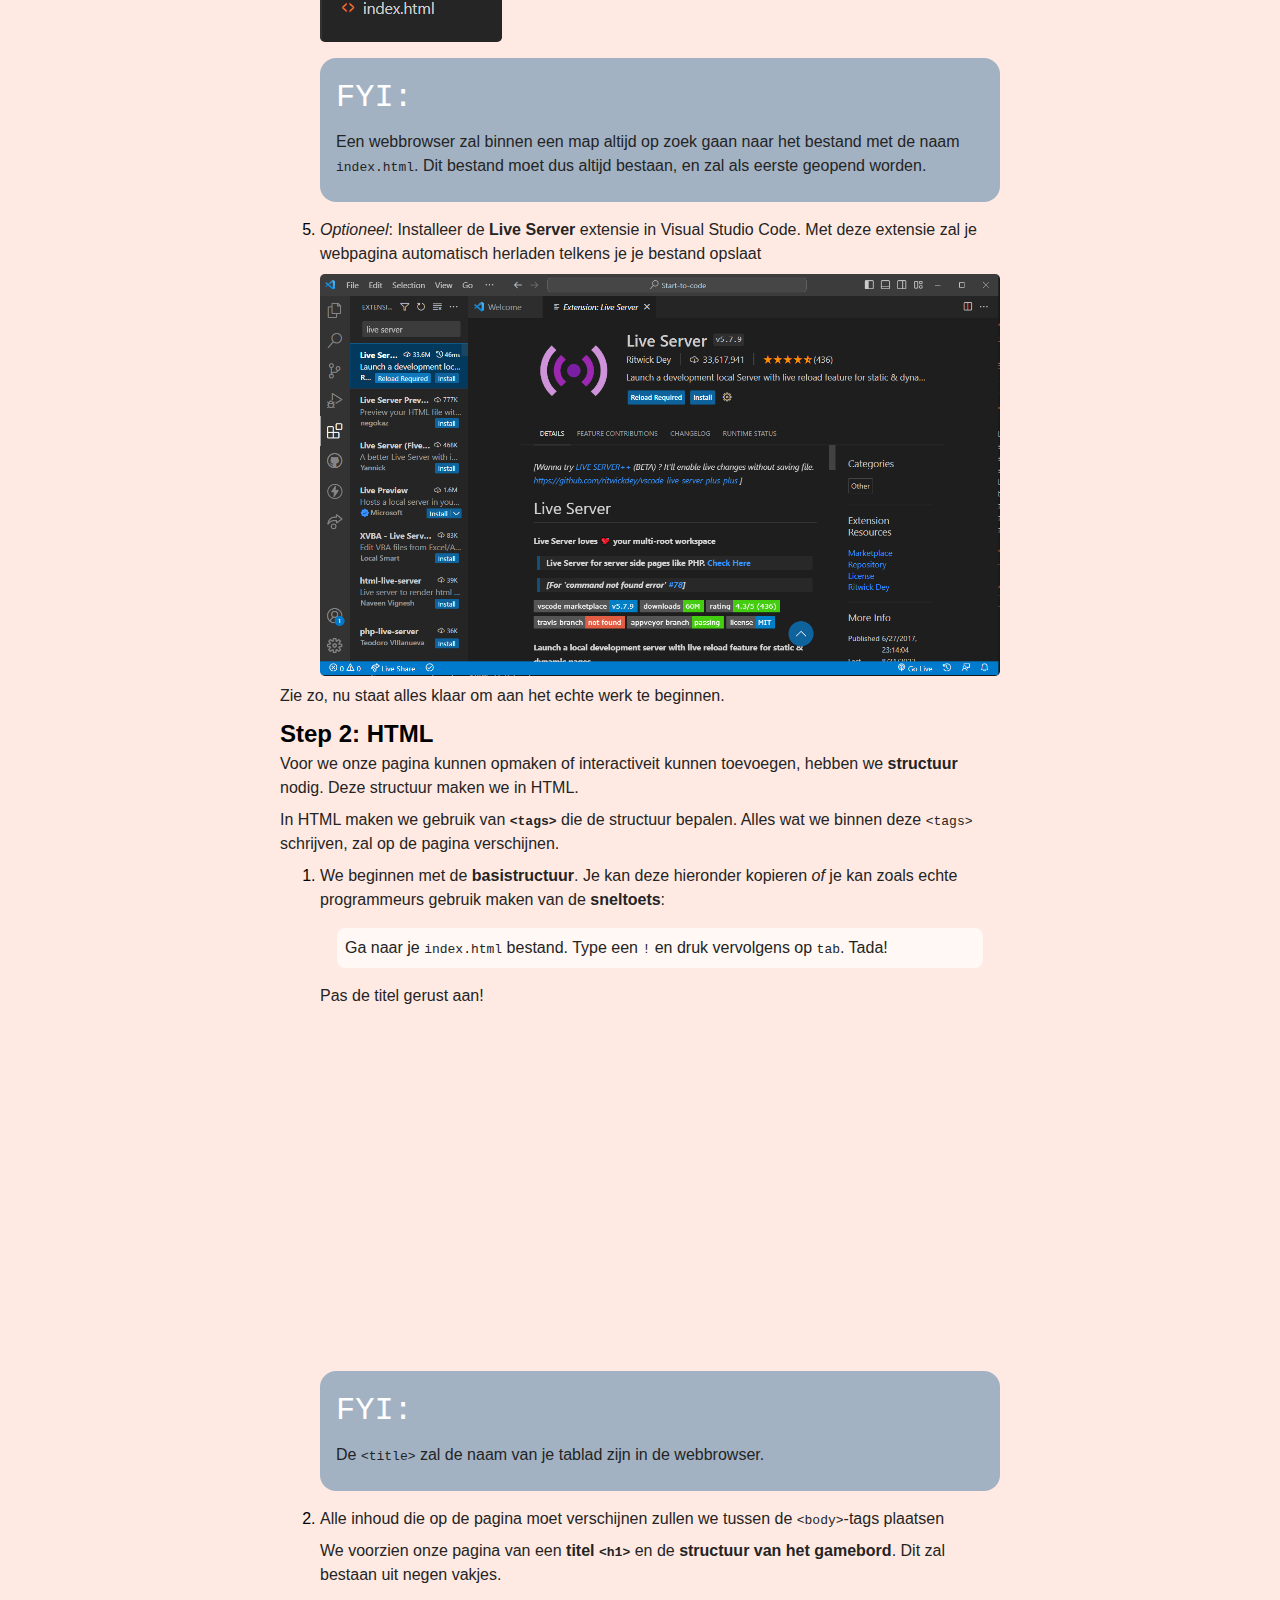
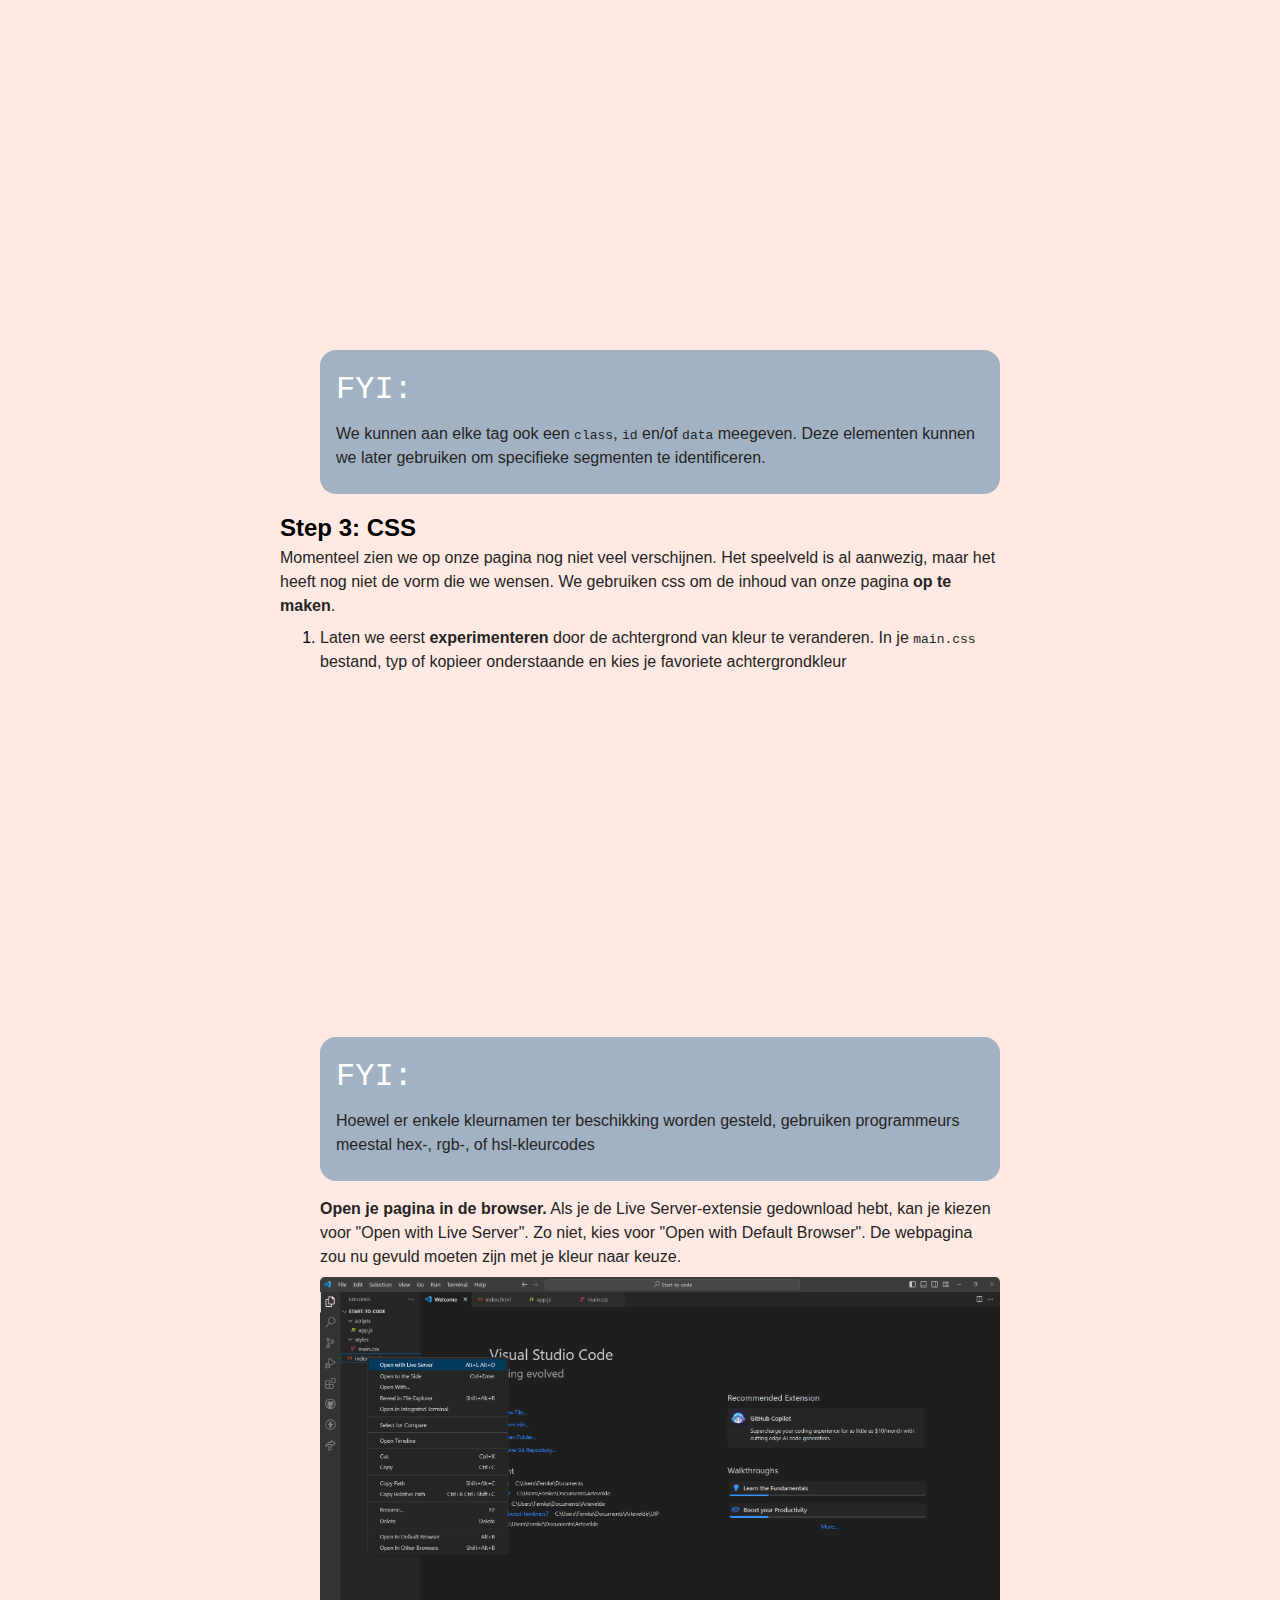
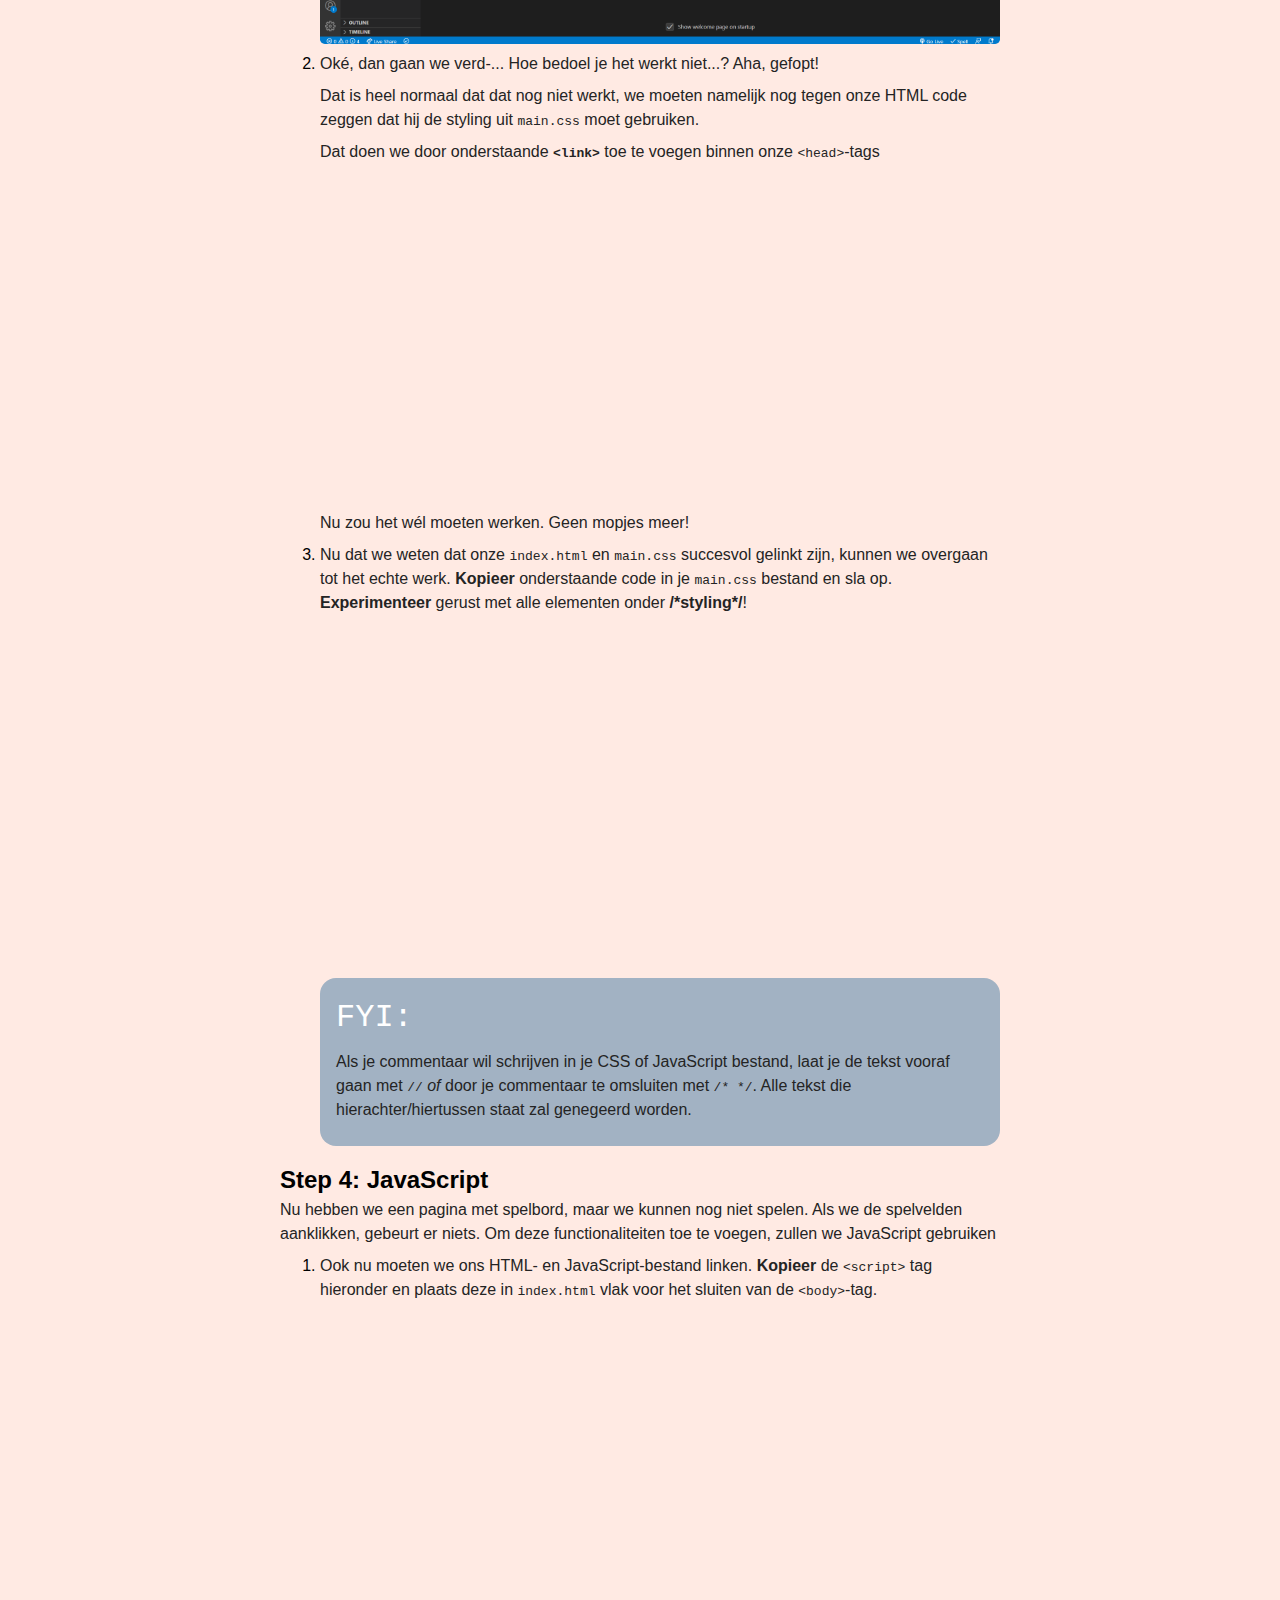
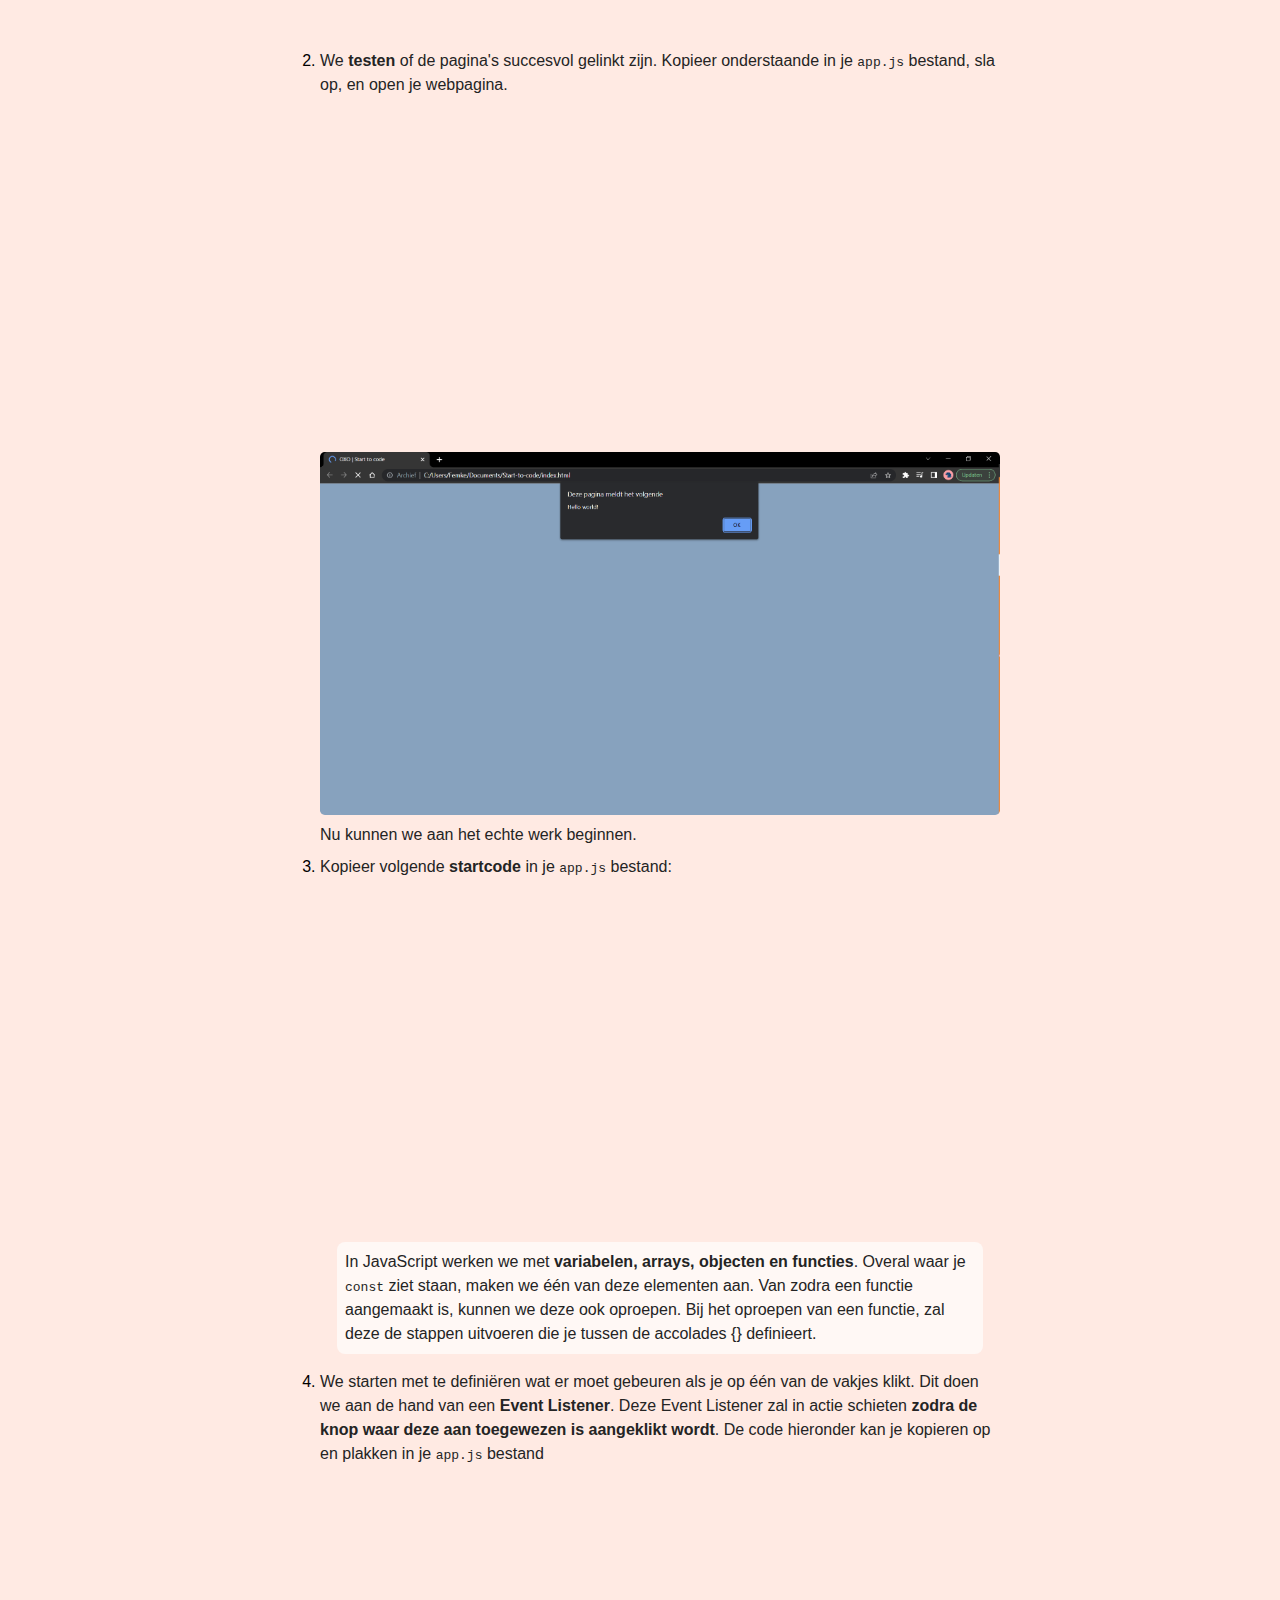
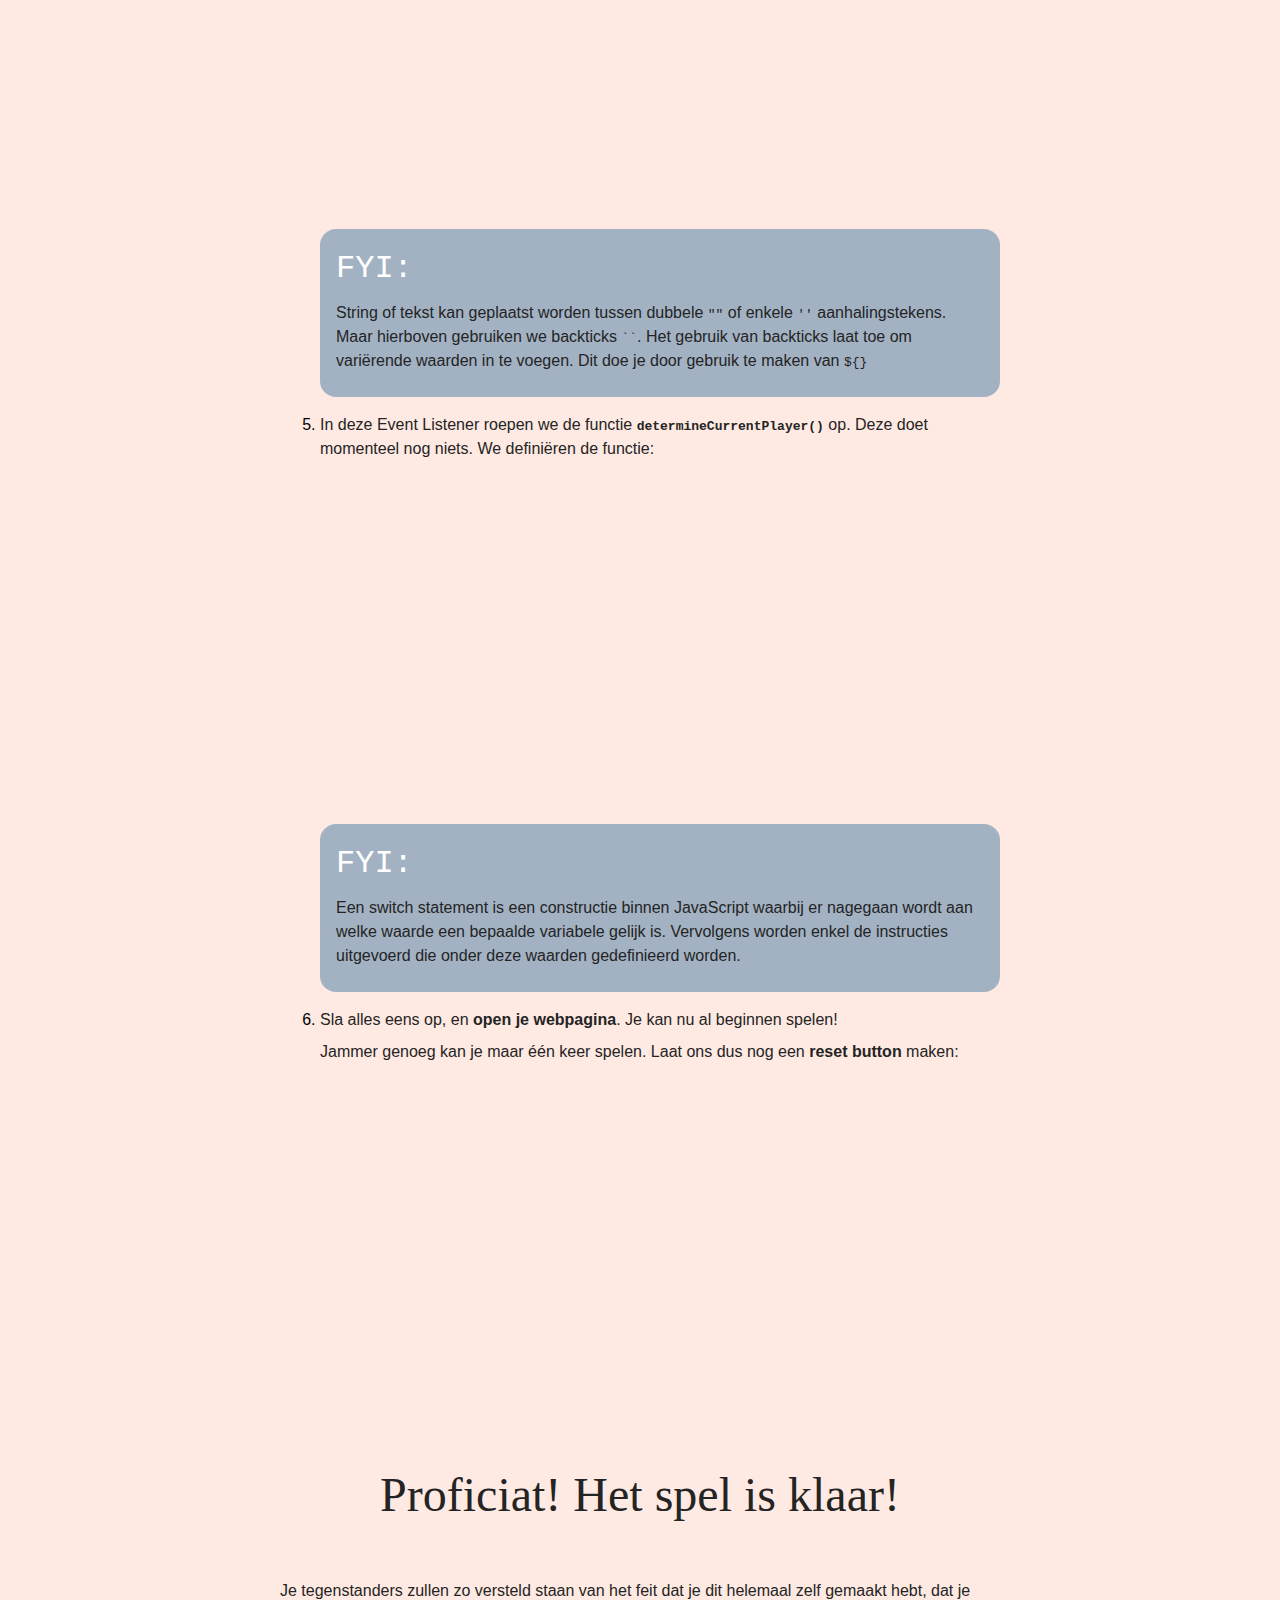
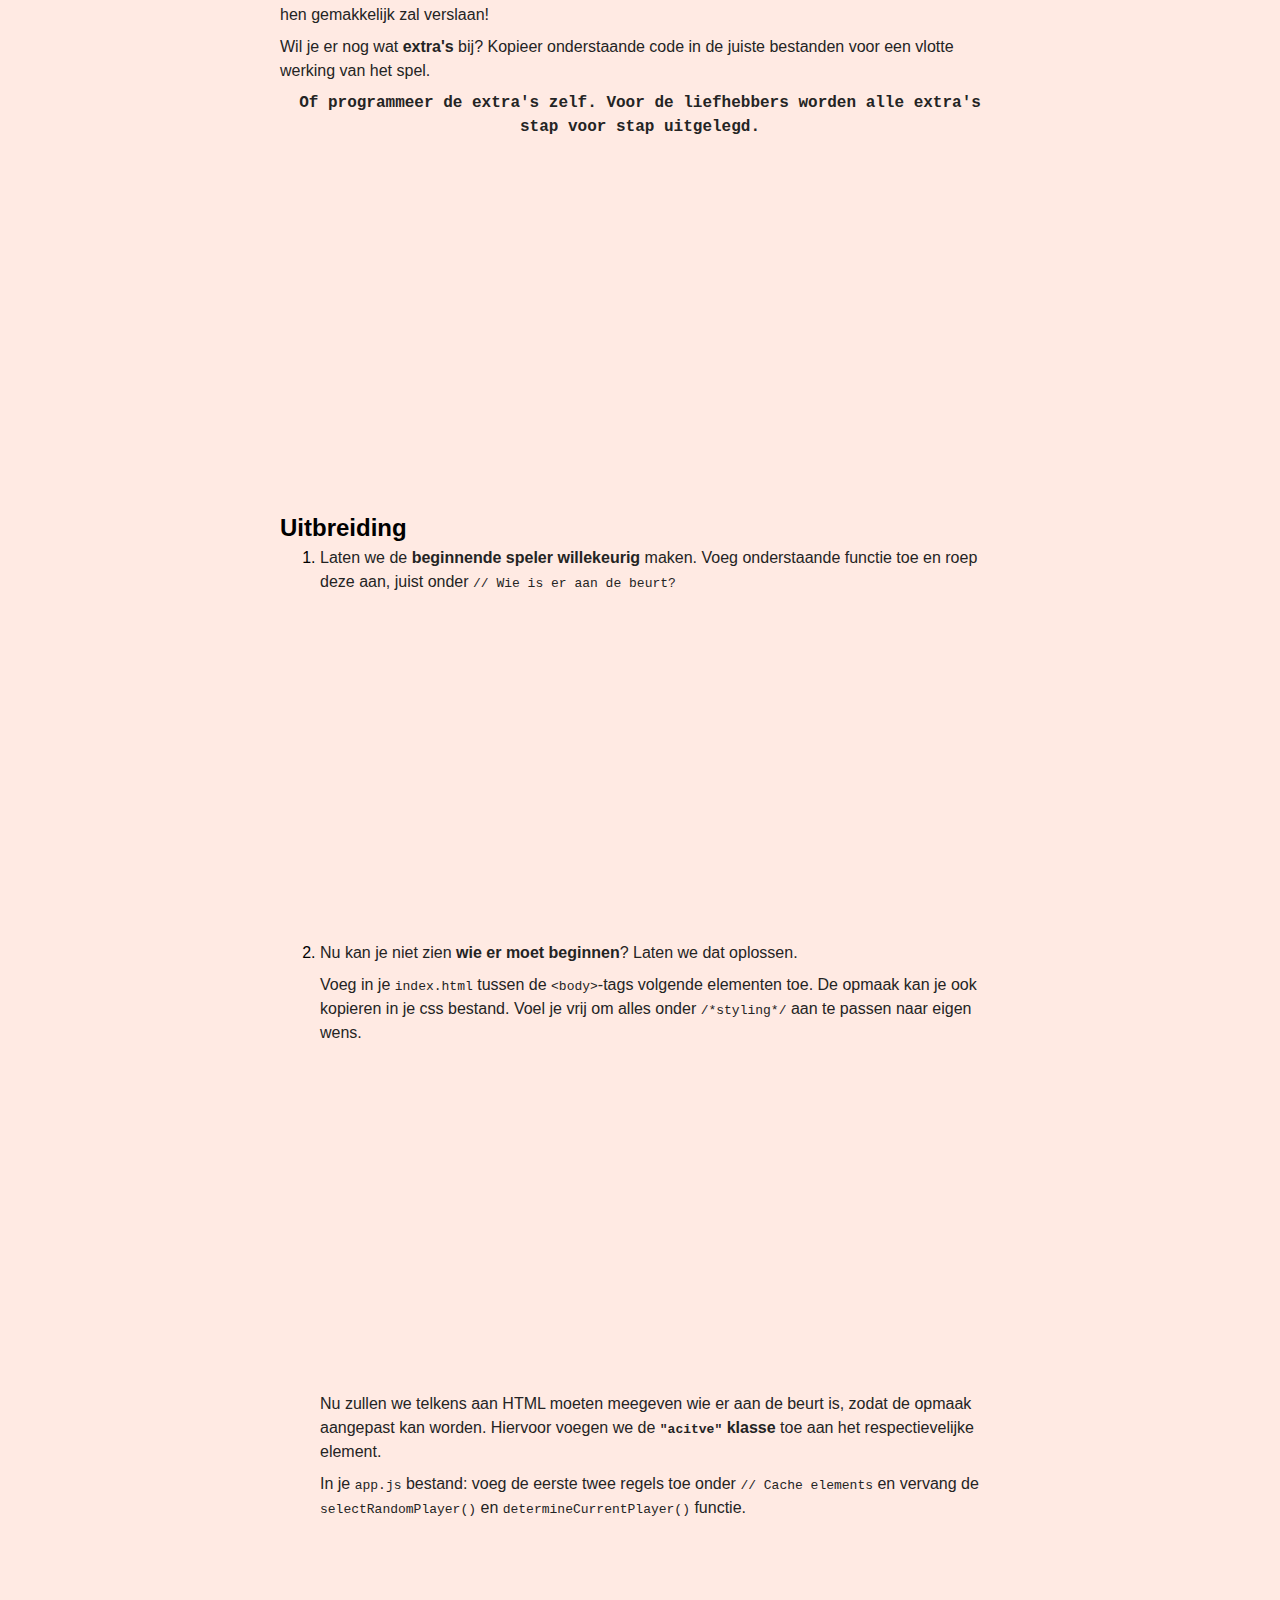
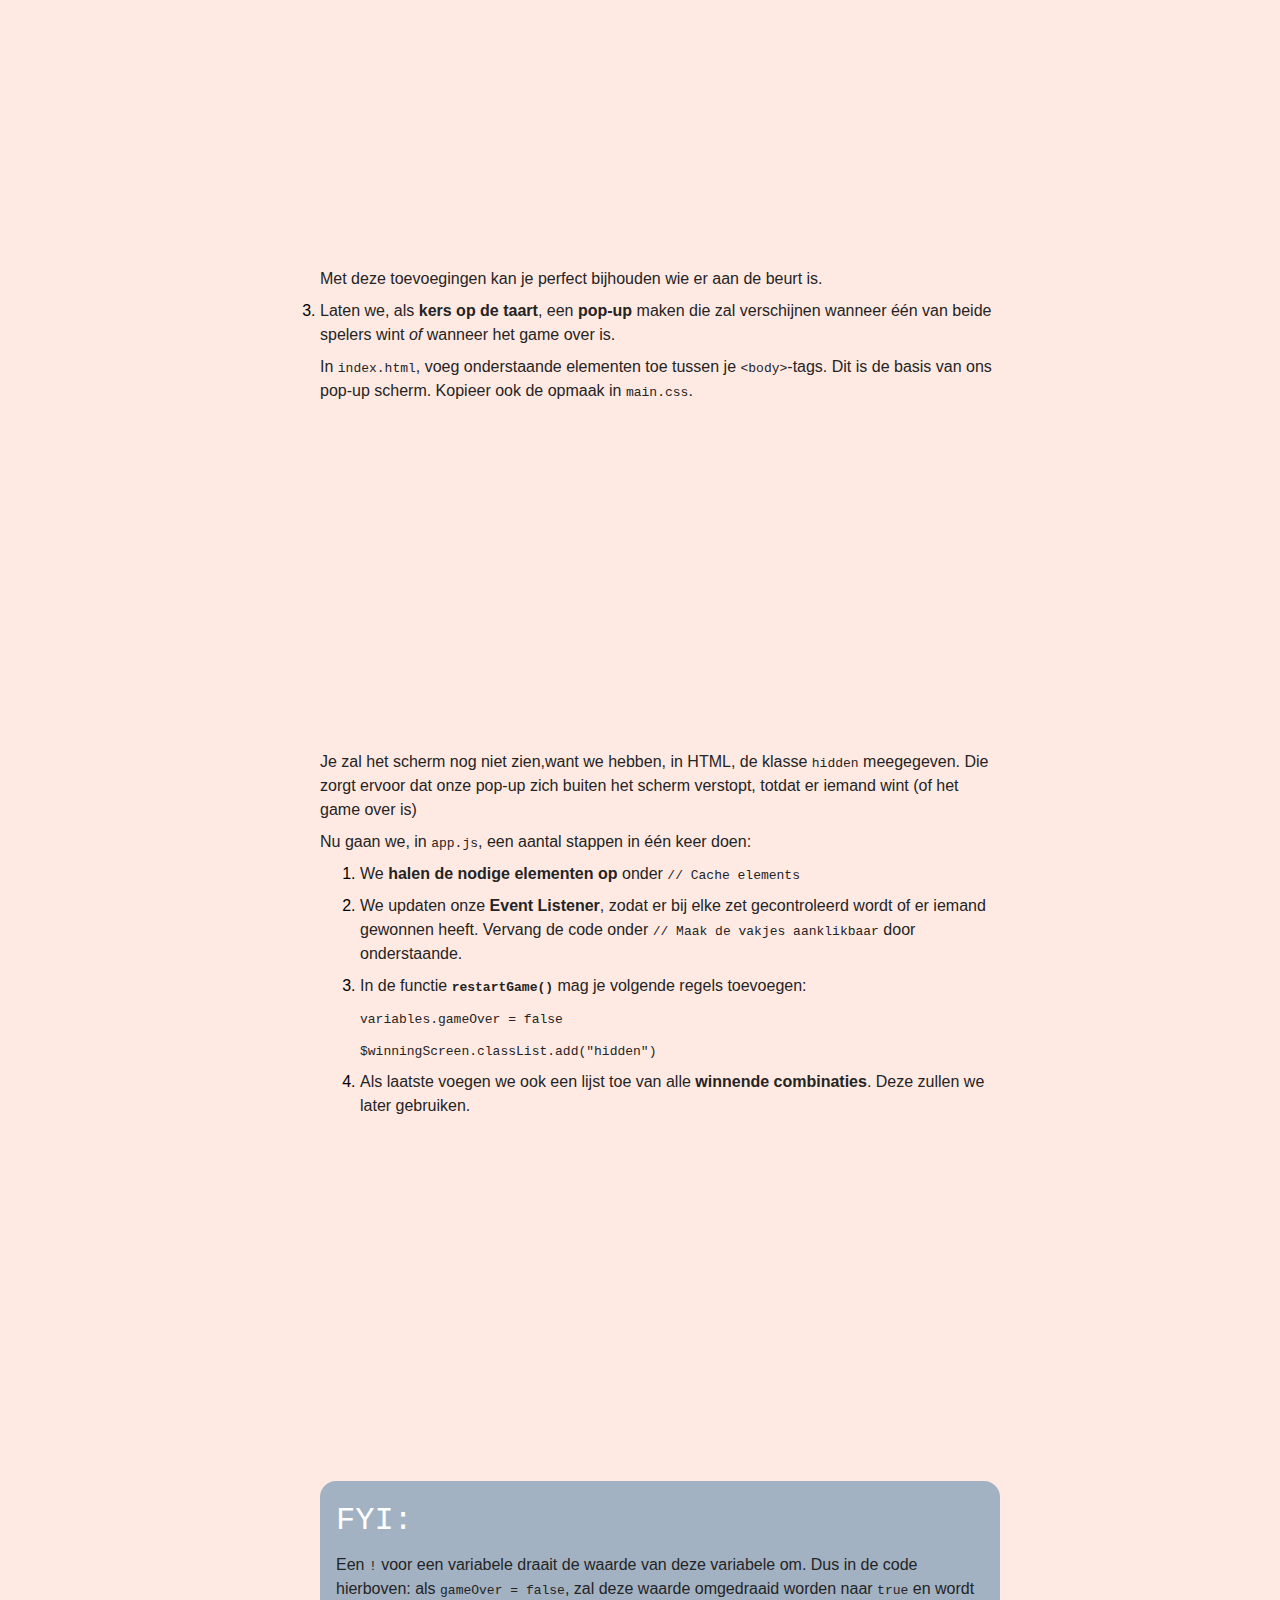
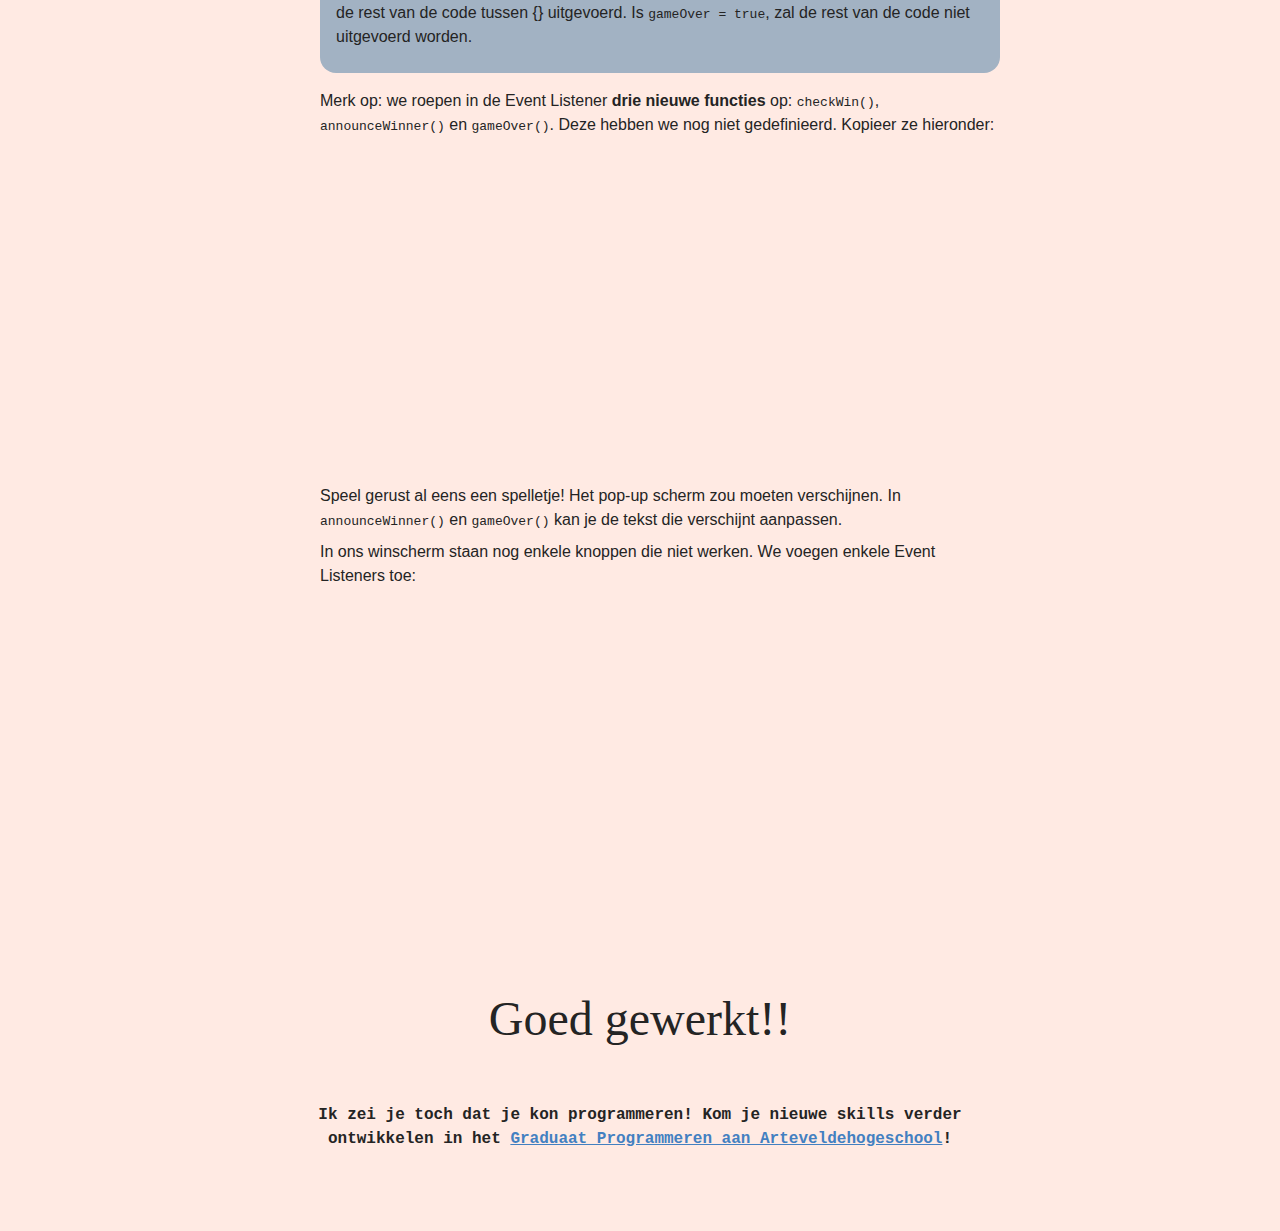
==== commit e9f2339b: "resolving img bug" ====
--- a/tutorial/index.html
+++ b/tutorial/index.html
@@ -16,7 +16,7 @@
       Tijd om te bewijzen dat iedereen kan coderen, ook jij! <br>
       Aan de hand van deze tutorial maken we een eenvoudig OXO-spel dat je zelf kan ontwerpen!
     </p>
-    <img src="assets/img/Screenshot1.png" alt="Voorbeeld eindresultaat">
+    <img src="assets/img/Screenshot1.PNG" alt="Voorbeeld eindresultaat">
     <p>We zullen dit maken met behulp van drie programmeertalen:
       <ul>
         <li>
